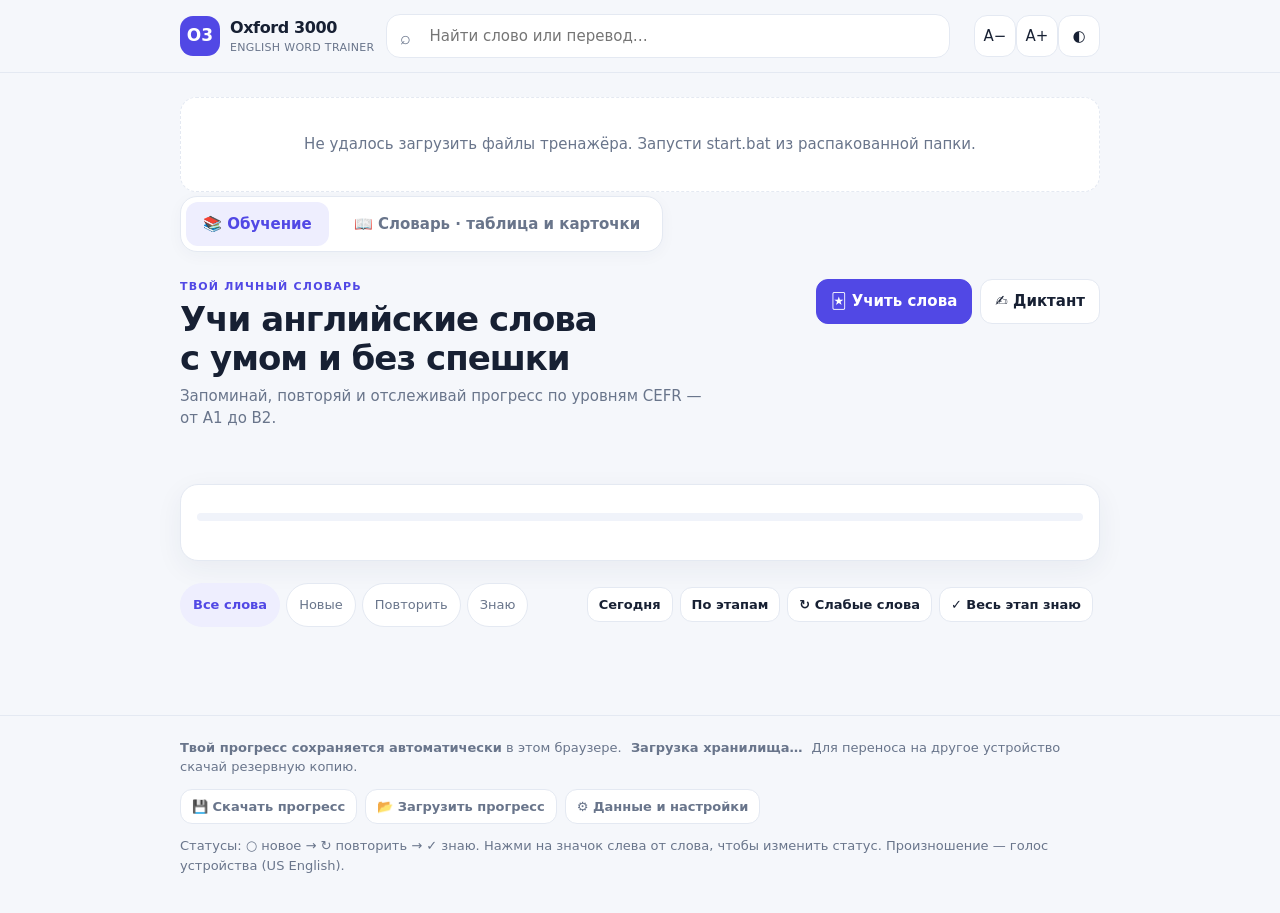
==== index.html @ 7b8d5e1f "Publish Oxford 3000 Trainer PWA" ====
<!doctype html>
<html lang="ru">
<head>
<meta charset="utf-8">
<meta name="viewport" content="width=device-width,initial-scale=1,viewport-fit=cover">
<meta name="theme-color" content="#f5f7fb">
<meta name="apple-mobile-web-app-capable" content="yes">
<meta name="apple-mobile-web-app-title" content="Oxford 3000">
<meta name="description" content="Тренажёр английских слов Oxford 3000 для русскоязычных: уровни A1–B2, карточки, повторение и диктант.">
<link rel="icon" type="image/svg+xml" href="data/icon.svg">
<link rel="apple-touch-icon" href="./data/icon-180.png">
<link rel="manifest" href="manifest.webmanifest">
<title>Oxford 3000 — English Trainer</title>
<link rel="stylesheet" href="./styles.css">

</head>
<body data-page="study">
<header><div class="wrap top">
 <div class="brand"><div class="brand-mark">O3</div><div class="brand-name">Oxford 3000<span class="brand-sub">ENGLISH WORD TRAINER</span></div></div>
 <div class="searchbox"><span class="glass">⌕</span><input id="q" type="search" placeholder="Найти слово или перевод…" autocomplete="off"><button class="clear" id="clearSearch" aria-label="Очистить поиск" hidden>×</button></div>
 <span class="streak" id="stk"></span><div class="quick-tools"><button class="icon-btn text-size-btn" data-a="fontDown" title="Уменьшить текст" aria-label="Уменьшить текст">A−</button><button class="icon-btn text-size-btn" data-a="fontUp" title="Увеличить текст" aria-label="Увеличить текст">A+</button><button class="icon-btn" data-a="thm" id="themeBtn" title="Сменить тему" aria-label="Сменить тему">◐</button></div>
</div></header>
<main class="wrap">
 <nav class="page-tabs" id="pageTabs" aria-label="Разделы сайта">
  <button class="page-tab active" data-a="pageStudy">📚 Обучение</button>
  <button class="page-tab" data-a="pageVocab">📖 Словарь · таблица и карточки</button>
 </nav>
 <section class="hero">
  <div><div class="eyebrow">Твой личный словарь</div><h1>Учи английские слова<br>с умом и без спешки</h1><p class="subtitle">Запоминай, повторяй и отслеживай прогресс по уровням CEFR — от A1 до B2.</p></div>
  <div class="hero-actions"><button class="btn primary" data-a="cards">🃏 Учить слова</button><button class="btn" data-a="dict">✍️ Диктант</button></div>
 </section>
 <section class="stats" id="stats"></section>
 <nav class="levels" id="nav" aria-label="Уровни английского"></nav>
 <section class="stage-panel" id="stagePanel">
  <div class="stage-top"><div><div class="stage-title" id="stageTitle"></div><div class="muted" id="stageMeta" style="font-size:12px"></div></div><div class="muted" id="stagePct" style="font-weight:700"></div></div>
  <div class="progress-line"><i id="stageProgress"></i></div>
  <div class="stages" id="chips" aria-label="Этапы"></div>
 </section>
 <div class="toolbar"><div class="filters" id="filters">
  <button class="filter active" data-filter="all">Все слова</button><button class="filter" data-filter="0">Новые</button><button class="filter" data-filter="1">Повторить</button><button class="filter" data-filter="2">Знаю</button>
 </div><div class="toolbar-actions"><button class="btn small" data-a="modeToday">Сегодня</button><button class="btn small" data-a="modeStages">По этапам</button><button class="btn small" data-a="rev">↻ Слабые слова</button><button class="btn small" data-a="allk">✓ Весь этап знаю</button><span class="word-count" id="wordCount"></span></div></div>
 <section id="list" aria-live="polite"></section>
 <div class="pager" id="pager"></div>
 <section id="vocabPage" hidden>
  <div class="vocab-heading"><div><div class="eyebrow">Весь Oxford 3000</div><h2>Словарь для просмотра</h2><p class="subtitle">Смотри слова и переводы в таблице или тренируйся с переворачивающимися карточками.</p></div></div>
  <div class="vocab-controls">
   <input id="vocabSearch" class="vocab-search" type="search" placeholder="Найти английское слово или перевод…">
   <select id="vocabLevel" class="vocab-select"><option value="all">Все уровни A1–B2</option><option>A1</option><option>A2</option><option>B1</option><option>B2</option></select>
   <div class="vocab-switch"><button class="btn active" data-a="vocabTable">☷ Таблица</button><button class="btn" data-a="vocabCards">▣ Карточки</button></div>
  </div>
  <div class="vocab-language">
   <span>Первой стороной показывать:</span>
   <button class="filter active" data-a="frontEnglish">English</button>
   <button class="filter" data-a="frontRussian">Русский</button>
   <span class="muted">Нажми на карточку, чтобы перевернуть её</span>
  </div>
  <div id="vocabMeta" class="word-count"></div>
  <div id="vocabContent"></div>
  <div class="vocab-pagination" id="vocabPagination"></div>
 </section>
</main>
<footer><div class="wrap">
 <b>Твой прогресс сохраняется автоматически</b> в этом браузере. <span id="saveState" role="status" aria-live="polite">Загрузка хранилища…</span> Для переноса на другое устройство скачай резервную копию.
 <div class="footer-actions"><button class="btn small" data-a="exp">💾 Скачать прогресс</button><button class="btn small" data-a="imp">📂 Загрузить прогресс</button><button class="btn small" data-a="data">⚙ Данные и настройки</button><input type="file" id="fi" accept=".json" hidden></div>
 <span>Статусы: ○ новое → ↻ повторить → ✓ знаю. Нажми на значок слева от слова, чтобы изменить статус. <span id="speechStatus">Произношение — голос устройства (US English).</span></span>
</div></footer>
<div id="dlg" role="dialog" aria-modal="true" aria-label="Окно тренажёра" hidden><div class="dialog" id="dbody"></div></div><div id="toast"></div>
<script src="./bootstrap.js"></script>

</body></html>
---- styles.css ----
:root{
 --bg:#f5f7fb;--surface:#fff;--surface2:#f0f3fa;--text:#172033;--muted:#69758b;
 --line:#e4e9f2;--accent:#5148e5;--accent2:#eeeefe;--green:#168653;--greenbg:#e8f7ef;
 --amber:#b7791f;--amberbg:#fff5df;--shadow:0 8px 28px rgba(30,45,80,.06);--radius:18px;
}
[data-theme="dark"]{
 --bg:#101522;--surface:#191f2e;--surface2:#222a3c;--text:#edf1fb;--muted:#a2aec3;
 --line:#303a50;--accent:#a39cff;--accent2:#302d54;--green:#65d49b;--greenbg:#173b31;
 --amber:#f2c46d;--amberbg:#49391c;--shadow:0 8px 28px rgba(0,0,0,.2);
}
[data-l="A1"]{--level:#169b65}[data-l="A2"]{--level:#078ca8}[data-l="B1"]{--level:#c78319}[data-l="B2"]{--level:#8655d8}
*{box-sizing:border-box}
body{margin:0;background:var(--bg);color:var(--text);font:15px/1.5 Inter,system-ui,-apple-system,"Segoe UI",sans-serif}
button,input{font:inherit}button{cursor:pointer;color:inherit}.status,.sound,.word-toggle{min-height:44px}.status{min-width:44px;width:44px;height:44px}.sound{min-width:44px;width:44px;height:44px}
button:focus-visible,input:focus-visible{outline:3px solid color-mix(in srgb,var(--accent) 40%,transparent);outline-offset:2px}
.wrap{width:min(100% - 32px,920px);margin:auto}
header{position:sticky;top:0;z-index:10;background:color-mix(in srgb,var(--bg) 92%,transparent);backdrop-filter:blur(16px);border-bottom:1px solid var(--line)}
.top{display:flex;align-items:center;gap:12px;padding:14px 0}
.brand{display:flex;align-items:center;gap:10px;min-width:max-content}
.brand-mark{display:grid;place-items:center;width:40px;height:40px;border-radius:13px;background:var(--accent);color:white;font-weight:700;font-size:17px}
.brand-name{font-weight:700;letter-spacing:-.4px;font-size:16px}.brand-sub{display:block;color:var(--muted);font-size:11px;font-weight:500;letter-spacing:.3px}
.searchbox{position:relative;flex:1;min-width:80px}
.searchbox input{width:100%;height:44px;padding:0 42px 0 42px;border:1px solid var(--line);border-radius:14px;background:var(--surface);color:var(--text)}
.searchbox .glass{position:absolute;left:14px;top:10px;color:var(--muted);font-size:18px;pointer-events:none}
.searchbox .clear{position:absolute;right:2px;top:2px;width:44px;height:44px;border:0;background:transparent;color:var(--muted);border-radius:9px}
.icon-btn{width:42px;height:42px;border:1px solid var(--line);background:var(--surface);border-radius:13px}
.streak{white-space:nowrap;color:var(--muted);font-size:13px}
main{padding:24px 0 52px}
.hero{display:flex;align-items:flex-start;justify-content:space-between;gap:18px;margin-bottom:18px}
.eyebrow{color:var(--accent);font-size:11px;font-weight:700;text-transform:uppercase;letter-spacing:1.2px}
h1{font-size:clamp(25px,4vw,34px);line-height:1.15;letter-spacing:-1px;margin:4px 0 7px}
.subtitle{color:var(--muted);margin:0;max-width:540px}
.hero-actions{display:flex;gap:8px;flex-wrap:wrap;justify-content:flex-end}
.btn{border:1px solid var(--line);background:var(--surface);border-radius:12px;padding:10px 14px;font-weight:600}
.btn:hover{border-color:var(--accent)}
.btn.primary{background:var(--accent);border-color:var(--accent);color:white}
.btn.soft{background:var(--accent2);border-color:transparent;color:var(--accent)}
.btn.small{padding:7px 11px;font-size:13px}
.stats{display:grid;grid-template-columns:repeat(3,1fr);gap:10px;margin:20px 0}
.stat{background:var(--surface);border:1px solid var(--line);border-radius:16px;padding:13px 15px;box-shadow:var(--shadow)}
.stat-label{font-size:12px;color:var(--muted)}.stat-value{font-size:23px;font-weight:700;letter-spacing:-.5px;margin-top:2px}
.levels{display:grid;grid-template-columns:repeat(4,1fr);gap:9px;margin:18px 0 12px}
.level{background:var(--surface);border:1px solid var(--line);border-radius:15px;padding:12px;text-align:left;position:relative;overflow:hidden}
.level.active{border:2px solid var(--level);padding:11px}
.level strong{font-size:18px;color:var(--level)}.level small{display:block;color:var(--muted);font-size:11px}
.level .mini-track{height:4px;background:var(--surface2);border-radius:10px;margin-top:9px;overflow:hidden}
.level .mini-track i{display:block;height:100%;background:var(--level);border-radius:10px}
.stage-panel{background:var(--surface);border:1px solid var(--line);border-radius:var(--radius);padding:16px;margin:14px 0;box-shadow:var(--shadow)}
.stage-top{display:flex;justify-content:space-between;align-items:center;gap:12px}
.stage-title{font-size:16px;font-weight:700}.muted{color:var(--muted)}
.progress-line{height:8px;background:var(--surface2);border-radius:20px;overflow:hidden;margin:12px 0 14px}
.progress-line i{display:block;height:100%;background:linear-gradient(90deg,var(--level),color-mix(in srgb,var(--level) 55%,#9b91ff));border-radius:20px;transition:width .25s}
.stages{display:flex;gap:7px;overflow-x:auto;padding:2px 2px 7px;scrollbar-width:thin}
.stage{flex:0 0 44px;height:44px;border:1px solid var(--line);background:var(--surface2);border-radius:11px;font-size:13px;font-weight:700}
.stage.active{background:var(--level);border-color:var(--level);color:white}
.toolbar{display:flex;justify-content:space-between;align-items:center;gap:10px;flex-wrap:wrap;margin:22px 0 12px}
.filters{display:flex;gap:6px;flex-wrap:wrap}
.filter{border:1px solid var(--line);background:var(--surface);border-radius:99px;padding:7px 12px;min-height:44px;font-size:13px;color:var(--muted)}
.filter.active{background:var(--accent2);color:var(--accent);border-color:transparent;font-weight:700}
.word-count{font-size:13px;color:var(--muted)}
.word-card{background:var(--surface);border:1px solid var(--line);border-radius:16px;margin:9px 0;overflow:hidden;box-shadow:0 3px 12px rgba(30,45,80,.025)}
.word-card[open]{border-color:color-mix(in srgb,var(--accent) 35%,var(--line))}
.word-card summary{list-style:none;display:flex;align-items:center;gap:12px;padding:13px 14px;cursor:pointer;min-height:66px}
.word-card summary::-webkit-details-marker{display:none}
.status{flex:none;width:34px;height:34px;border:1px solid var(--line);border-radius:12px;background:var(--surface2);font-size:17px;display:grid;place-items:center}
.word-card[data-s="1"] .status{background:var(--amberbg);border-color:var(--amber);color:var(--amber)}
.word-card[data-s="2"] .status{background:var(--greenbg);border-color:var(--green);color:var(--green)}
.word-main{flex:1;min-width:0}.word-title{font-weight:700;font-size:17px;line-height:1.25;overflow-wrap:anywhere}
.word-translation{font-size:13px;color:var(--muted);margin-top:3px;overflow-wrap:anywhere}.word-meaning-label{display:block;color:var(--accent);font-size:12px;font-weight:600;margin-top:2px}
.pos{font-size:11px;color:var(--muted);background:var(--surface2);padding:4px 7px;border-radius:8px;white-space:nowrap}
.sound{flex:none;width:35px;height:35px;border:0;background:transparent;border-radius:10px;font-size:17px}
.chevron{color:var(--muted);font-size:13px;transition:transform .2s}.word-card[open] .chevron{transform:rotate(180deg)}
.word-body{border-top:1px solid var(--line);padding:14px 16px 17px 60px;font-size:14px}#saveState{display:inline-block;margin:0 5px;font-weight:600}#saveState[data-error="true"]{color:var(--amber)}
.word-body h4{margin:12px 0 5px;color:var(--muted);font-size:11px;letter-spacing:.8px;text-transform:uppercase}
.word-body h4:first-child{margin-top:0}.example{border-left:3px solid var(--level);padding:5px 10px;background:var(--surface2);border-radius:0 9px 9px 0;margin:6px 0}
.word-body a{color:var(--accent);text-decoration:none;margin-right:12px;display:inline-block;margin-top:5px}
.add-row{display:flex;gap:7px;margin-top:7px}.add-row input{flex:1;min-width:0;border:1px solid var(--line);border-radius:10px;padding:9px;background:var(--bg);color:var(--text)}
.pager{display:flex;justify-content:space-between;gap:10px;margin:18px 0}
.empty{padding:35px 18px;text-align:center;background:var(--surface);border:1px dashed var(--line);border-radius:16px;color:var(--muted)}
.empty strong{display:block;color:var(--text);font-size:17px;margin-bottom:5px}
footer{border-top:1px solid var(--line);padding:22px 0 38px;color:var(--muted);font-size:13px}
.footer-actions{display:flex;gap:8px;flex-wrap:wrap;margin:12px 0}
#dlg{position:fixed;inset:0;z-index:30;background:#080d1dcc;display:grid;place-items:center;padding:14px}
#dlg[hidden]{display:none!important}
.dialog{width:min(100%,490px);max-height:92dvh;overflow:auto;background:var(--surface);border:1px solid var(--line);border-radius:22px;padding:20px;box-shadow:0 25px 80px #0005}
.dialog-top{display:flex;justify-content:space-between;align-items:center;color:var(--muted);font-size:13px}
.dialog-word{font-size:clamp(32px,8vw,44px);font-weight:700;letter-spacing:-1px;text-align:center;margin:25px 0 2px;overflow-wrap:anywhere}
.dialog-pos{text-align:center;color:var(--muted)}
.dialog-actions{display:flex;gap:8px;margin:17px 0}.dialog-actions .btn{flex:1}
.dialog-hint{background:var(--surface2);border-radius:13px;padding:13px;margin:15px 0}
.dialog-input{width:100%;padding:13px;border:2px solid var(--line);border-radius:13px;background:var(--bg);color:var(--text);font-size:18px;text-align:center}
#toast{position:fixed;z-index:50;bottom:22px;left:50%;transform:translateX(-50%);background:var(--text);color:var(--bg);padding:10px 16px;border-radius:12px;opacity:0;pointer-events:none;transition:opacity .2s;max-width:90%;text-align:center}
#toast.on{opacity:1}
[hidden]{display:none!important}
@media(max-width:620px){
 .wrap{width:min(100% - 22px,920px)}.top{gap:8px;padding:10px 0}.brand{min-width:0}.brand-mark{width:36px;height:36px}.brand-sub{display:none}.brand-name{font-size:14px}
 .streak{display:none}.top .icon-btn{width:44px;height:44px}.searchbox input{height:40px;padding-left:35px}.searchbox .glass{left:11px;top:8px}
 main{padding-top:19px}.hero{display:block}.hero-actions{justify-content:flex-start;margin-top:14px}.hero-actions .btn{flex:1}
 .stats{gap:7px}.stat{padding:10px}.stat-value{font-size:20px}.stat-label{font-size:11px}
 .levels{gap:6px}.level{padding:9px}.level.active{padding:8px}.level strong{font-size:16px}.level small{font-size:10px}
 .stage-panel{padding:13px}.stage-top{align-items:flex-start}.word-card summary{gap:9px;padding:11px}.word-title{font-size:16px}.pos{display:none}
 .word-body{padding:13px 13px 16px}.toolbar{align-items:flex-start}.filters{width:100%}.filter{padding:7px 10px}
}

/* --- Comfort / premium usability layer --- */
html{scroll-behavior:smooth}
body{font-size:calc(15px * var(--user-font-scale,1))}
@media(prefers-reduced-motion:reduce){*,*::before,*::after{scroll-behavior:auto!important;transition:none!important;animation:none!important}}

.dict-meaning{display:flex;flex-direction:column;gap:7px;margin:16px 0;padding:16px 18px;border:1px solid var(--line);border-radius:17px;background:var(--surface2);text-align:center}
.dict-meaning small{font-size:10px;font-weight:700;letter-spacing:1.2px;color:var(--muted)}
.dict-meaning strong{font-size:17px;line-height:1.5;color:var(--text)}
.dict-word-reveal{margin:13px 0;padding:17px;border-radius:16px;background:var(--accent2);color:var(--accent);font-size:clamp(25px,6vw,34px);font-weight:700;text-align:center;letter-spacing:-.5px}
.dict-word-reveal[hidden]{display:none}
#dictRevealBtn{margin:0 0 12px}


.page-tabs{display:flex;gap:8px;margin:4px 0 27px;padding:5px;border:1px solid var(--line);background:var(--surface);border-radius:17px;width:max-content;max-width:100%;box-shadow:0 4px 16px rgba(30,45,80,.035)}
.page-tab{border:0;background:transparent;color:var(--muted);padding:11px 17px;border-radius:12px;font:inherit;font-weight:700;cursor:pointer}
.page-tab.active{background:var(--accent2);color:var(--accent)}
body[data-page="vocab"] main>.hero,body[data-page="vocab"] main>#stats,body[data-page="vocab"] main>#nav,body[data-page="vocab"] main>#stagePanel,body[data-page="vocab"] main>.toolbar,body[data-page="vocab"] main>#list,body[data-page="vocab"] main>#pager{display:none!important}
body[data-page="study"] #vocabPage{display:none!important}
body[data-page="vocab"] #vocabPage{display:block}
.vocab-heading{margin:8px 0 22px}
.vocab-heading h2{font-size:clamp(27px,4vw,38px);letter-spacing:-1px;margin:8px 0}
.vocab-controls{display:flex;gap:9px;align-items:center;flex-wrap:wrap;margin:18px 0 13px}
.vocab-search,.vocab-select{min-height:45px;border:1px solid var(--line);background:var(--surface);color:var(--text);border-radius:13px;padding:0 13px;font:inherit}
.vocab-search{flex:1;min-width:220px}
.vocab-select{min-width:150px}
.vocab-switch{display:flex;gap:5px}
.vocab-switch .btn.active{background:var(--accent2);color:var(--accent);border-color:transparent}
.vocab-language{display:flex;align-items:center;gap:8px;flex-wrap:wrap;margin:12px 0 16px;font-size:13px}
.vocab-language .muted{margin-left:auto}
.vocab-table-wrap{overflow:auto;border:1px solid var(--line);border-radius:17px;background:var(--surface)}
.vocab-table{width:100%;border-collapse:collapse;min-width:480px}
.vocab-table th,.vocab-table td{padding:12px 15px;text-align:left;border-bottom:1px solid var(--line);line-height:1.45}
.vocab-table th{position:sticky;top:0;background:var(--surface2);font-size:12px;color:var(--muted);letter-spacing:.4px;z-index:1}
.vocab-table tr:last-child td{border-bottom:0}
.vocab-table td:first-child{font-weight:700}
.vocab-table td:nth-child(2){color:var(--muted)}
.vocab-table .vocab-audio{border:0;background:var(--accent2);color:var(--accent);border-radius:9px;padding:6px 9px;cursor:pointer}
.vocab-card-grid{display:grid;grid-template-columns:repeat(auto-fill,minmax(205px,1fr));gap:13px}
.vocab-flip{min-height:165px;perspective:900px;cursor:pointer;outline:none}
.vocab-flip-inner{position:relative;min-height:165px;height:100%;transform-style:preserve-3d;transition:transform .5s}
.vocab-flip.flipped .vocab-flip-inner{transform:rotateY(180deg)}
.vocab-face{position:absolute;inset:0;backface-visibility:hidden;border:1px solid var(--line);border-radius:18px;background:var(--surface);box-shadow:0 5px 18px rgba(30,45,80,.045);display:flex;flex-direction:column;align-items:center;justify-content:center;text-align:center;padding:17px;gap:12px}
.vocab-face.back{transform:rotateY(180deg);background:var(--accent2);border-color:color-mix(in srgb,var(--accent) 20%,var(--line))}
.vocab-face strong{font-size:22px;line-height:1.35}
.vocab-face small{font-size:11px;color:var(--muted);font-weight:700;letter-spacing:.6px}
.vocab-pagination{display:flex;justify-content:center;align-items:center;gap:12px;margin:18px 0 30px}
.vocab-pagination .btn{min-width:100px}
.vocab-level-tag{font-size:10px;color:var(--muted);font-weight:700;letter-spacing:.7px}
.dict-setup-level{border:1px solid var(--line);border-radius:15px;padding:13px;margin:10px 0;background:var(--surface)}
.dict-setup-level-head{display:flex;align-items:center;gap:9px;font-weight:700}
.dict-setup-level-head input,.dict-setup-stage input{accent-color:var(--accent);width:18px;height:18px}
.dict-setup-stages{display:grid;grid-template-columns:repeat(auto-fill,minmax(92px,1fr));gap:7px;margin:12px 0 0 27px}
.dict-setup-stage{display:flex;align-items:center;gap:6px;padding:7px 8px;background:var(--surface2);border-radius:9px;font-size:12px}
.dict-setup-footer{position:sticky;bottom:0;padding:12px 0 0;background:var(--surface)}
@media(max-width:620px){
 .page-tabs{width:100%;display:grid;grid-template-columns:1fr 1.25fr;margin-bottom:20px}
 .page-tab{padding:10px 7px;font-size:12px}
 .vocab-controls{display:grid;grid-template-columns:1fr 1fr}
 .vocab-search{grid-column:1/-1;min-width:0}
 .vocab-switch{grid-column:1/-1}
 .vocab-switch .btn{flex:1}
 .vocab-language .muted{width:100%;margin:0}
 .vocab-table th,.vocab-table td{padding:10px 11px;font-size:13px}
 .vocab-card-grid{grid-template-columns:repeat(2,minmax(0,1fr));gap:9px}
 .vocab-flip,.vocab-flip-inner{min-height:145px}
 .vocab-face{padding:12px}
 .vocab-face strong{font-size:18px}
}


mark{background:color-mix(in srgb,var(--accent) 20%,transparent);color:inherit;border-radius:3px;padding:0 1px}
.toolbar-actions{display:flex;align-items:center;justify-content:flex-end;gap:7px;flex-wrap:wrap}.backup-list{max-height:35vh;overflow:auto}.backup-row{display:flex;justify-content:space-between;align-items:center;gap:12px;padding:10px 0;border-bottom:1px solid var(--line)}.backup-row small{display:block;color:var(--muted);margin-top:2px}.data-preview{background:var(--surface2);border-radius:12px;padding:10px 14px;margin:14px 0}.data-preview p{margin:5px 0}#toast{pointer-events:none}#toast.on{pointer-events:auto}
@media(max-width:420px){.wrap{width:calc(100% - 20px)}.top{gap:7px}.brand-mark{width:32px;height:32px}.brand-name{font-size:13px}.text-size-btn{display:none}.quick-tools{gap:4px}.icon-btn{width:44px;height:44px}.searchbox{min-width:70px}.toolbar-actions{width:100%;justify-content:flex-start}.toolbar-actions .btn{min-height:44px}.word-row{gap:6px;padding:8px}.word-toggle{gap:8px}.status{min-width:44px;width:44px}.sound{min-width:44px;width:44px}}

/* Card row styles: the new markup uses buttons inside an article, not the old details/summary layout. */
.word-row{display:flex;align-items:center;gap:10px;padding:12px 14px;background:var(--surface)}
.word-toggle{appearance:none;-webkit-appearance:none;display:flex;align-items:center;gap:10px;flex:1;min-width:0;min-height:48px;padding:4px 0;border:0;border-radius:10px;background:transparent;color:var(--text);text-align:left;line-height:1.4}
.word-toggle:hover{background:transparent;color:var(--text)}
.word-toggle:focus-visible{outline:3px solid color-mix(in srgb,var(--accent) 45%,transparent);outline-offset:3px}
.word-card[data-open="true"]{border-color:color-mix(in srgb,var(--accent) 35%,var(--line))}
.word-main{display:block;flex:1;min-width:0}
.word-title{display:block;color:var(--text);font-size:18px;font-weight:750;line-height:1.3;overflow-wrap:anywhere}
.word-translation{display:block;margin-top:4px;padding:0;background:transparent;color:var(--text);font-size:14px;font-weight:500;line-height:1.4;overflow-wrap:anywhere}
.word-meaning-label{display:block;margin-top:3px;color:var(--accent);font-size:12px;font-weight:650}
.word-toggle .pos{flex:none}
.word-toggle .chevron{flex:none;width:18px;text-align:center}
.word-card[data-open="true"] .word-row{background:var(--surface)}
.word-body{background:var(--surface);color:var(--text)}
.word-body .sense{margin:0 0 12px;padding:13px 15px;border:1px solid var(--line);border-radius:14px;background:var(--surface)}
.word-body .sense:last-child{margin-bottom:0}
.word-body .sense h4{margin:0 0 7px;color:var(--accent);font-size:12px;letter-spacing:.35px}
.sense-ru{margin:0 0 6px;color:var(--text);font-size:16px;font-weight:700;line-height:1.55}
.sense-ru span{color:var(--text)}
.word-body .sense p{margin:5px 0 8px;color:var(--text);line-height:1.6}
.example{display:flex;align-items:flex-start;gap:9px;flex-wrap:wrap;color:var(--text)}
.example [lang="en"]{color:var(--text);font-weight:600}
.example-ru{color:var(--muted)}
.example-sound{margin-left:auto;flex:none}
@media(max-width:620px){
 .word-row{gap:7px;padding:9px}
 .word-toggle{gap:7px}
 .word-title{font-size:16px}
 .word-translation{font-size:13px}
 .word-toggle .pos{display:none}
 .word-body .sense{padding:11px 12px}
}
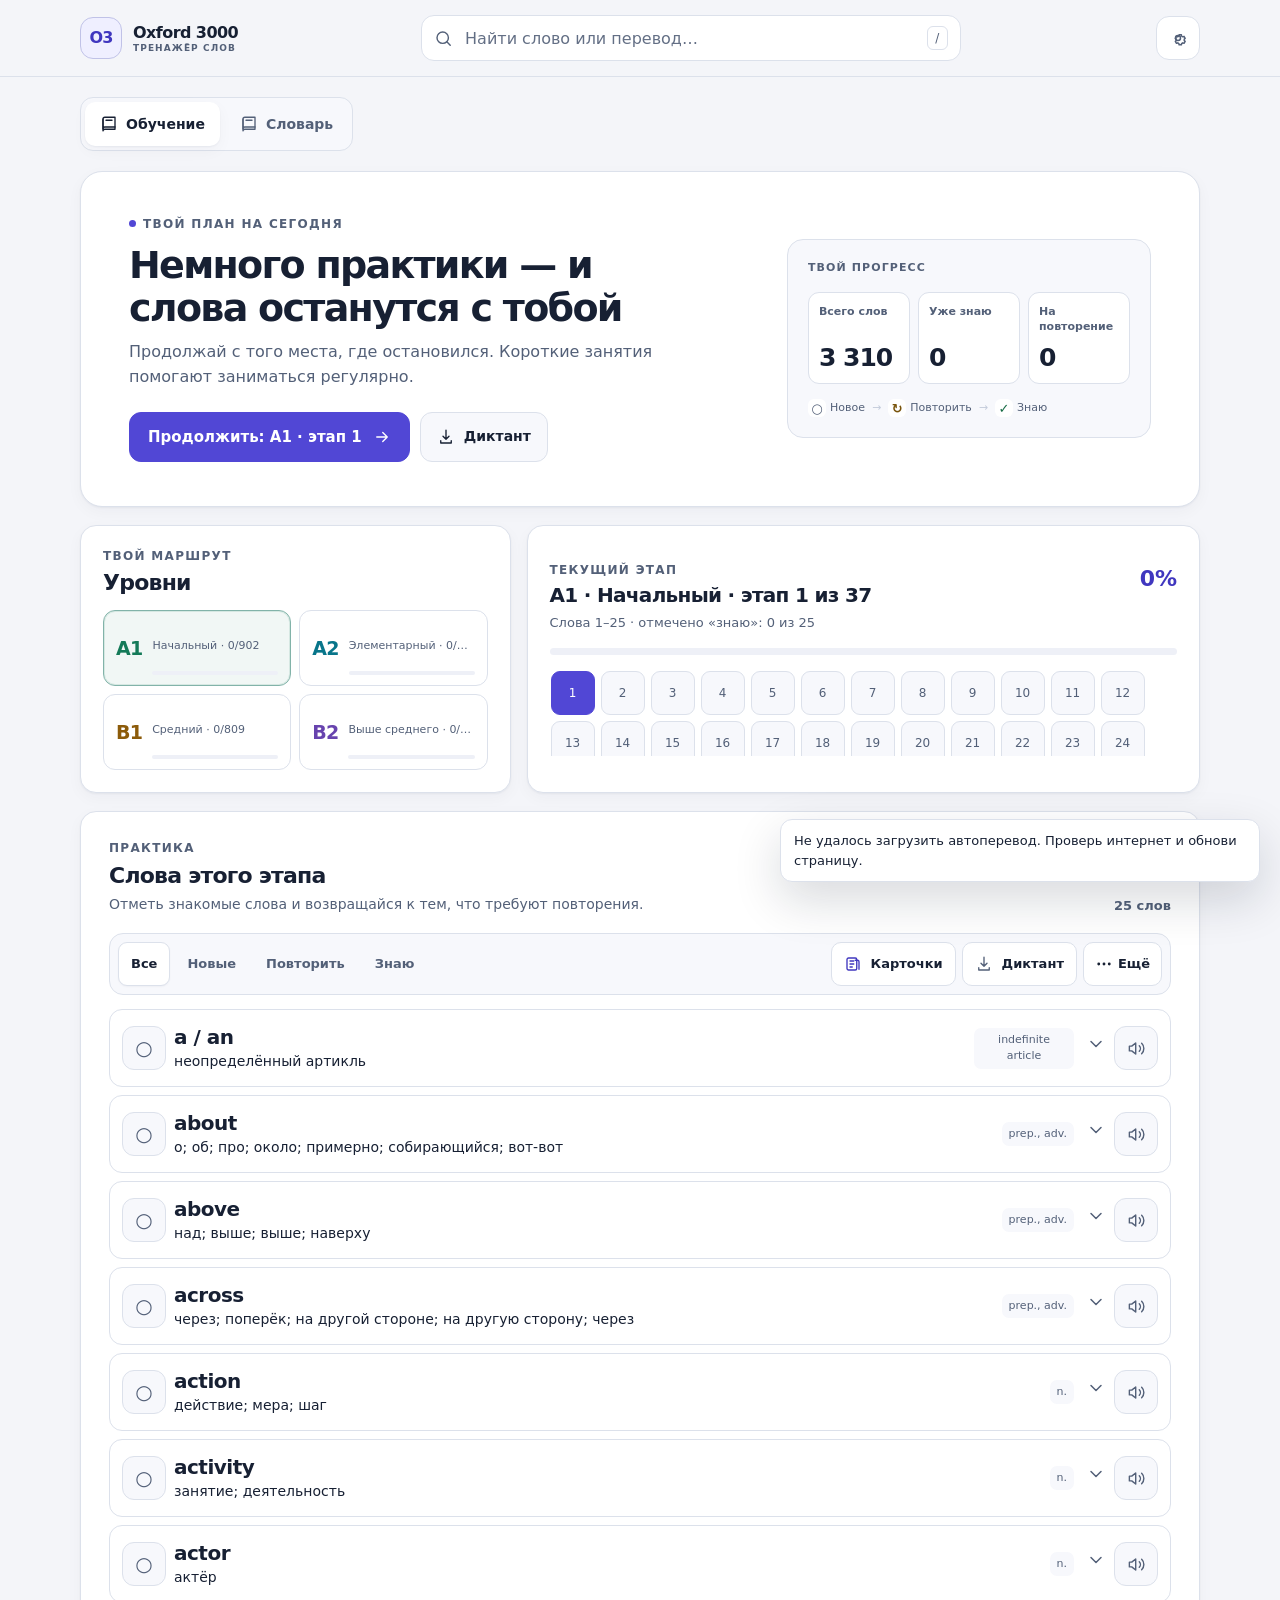
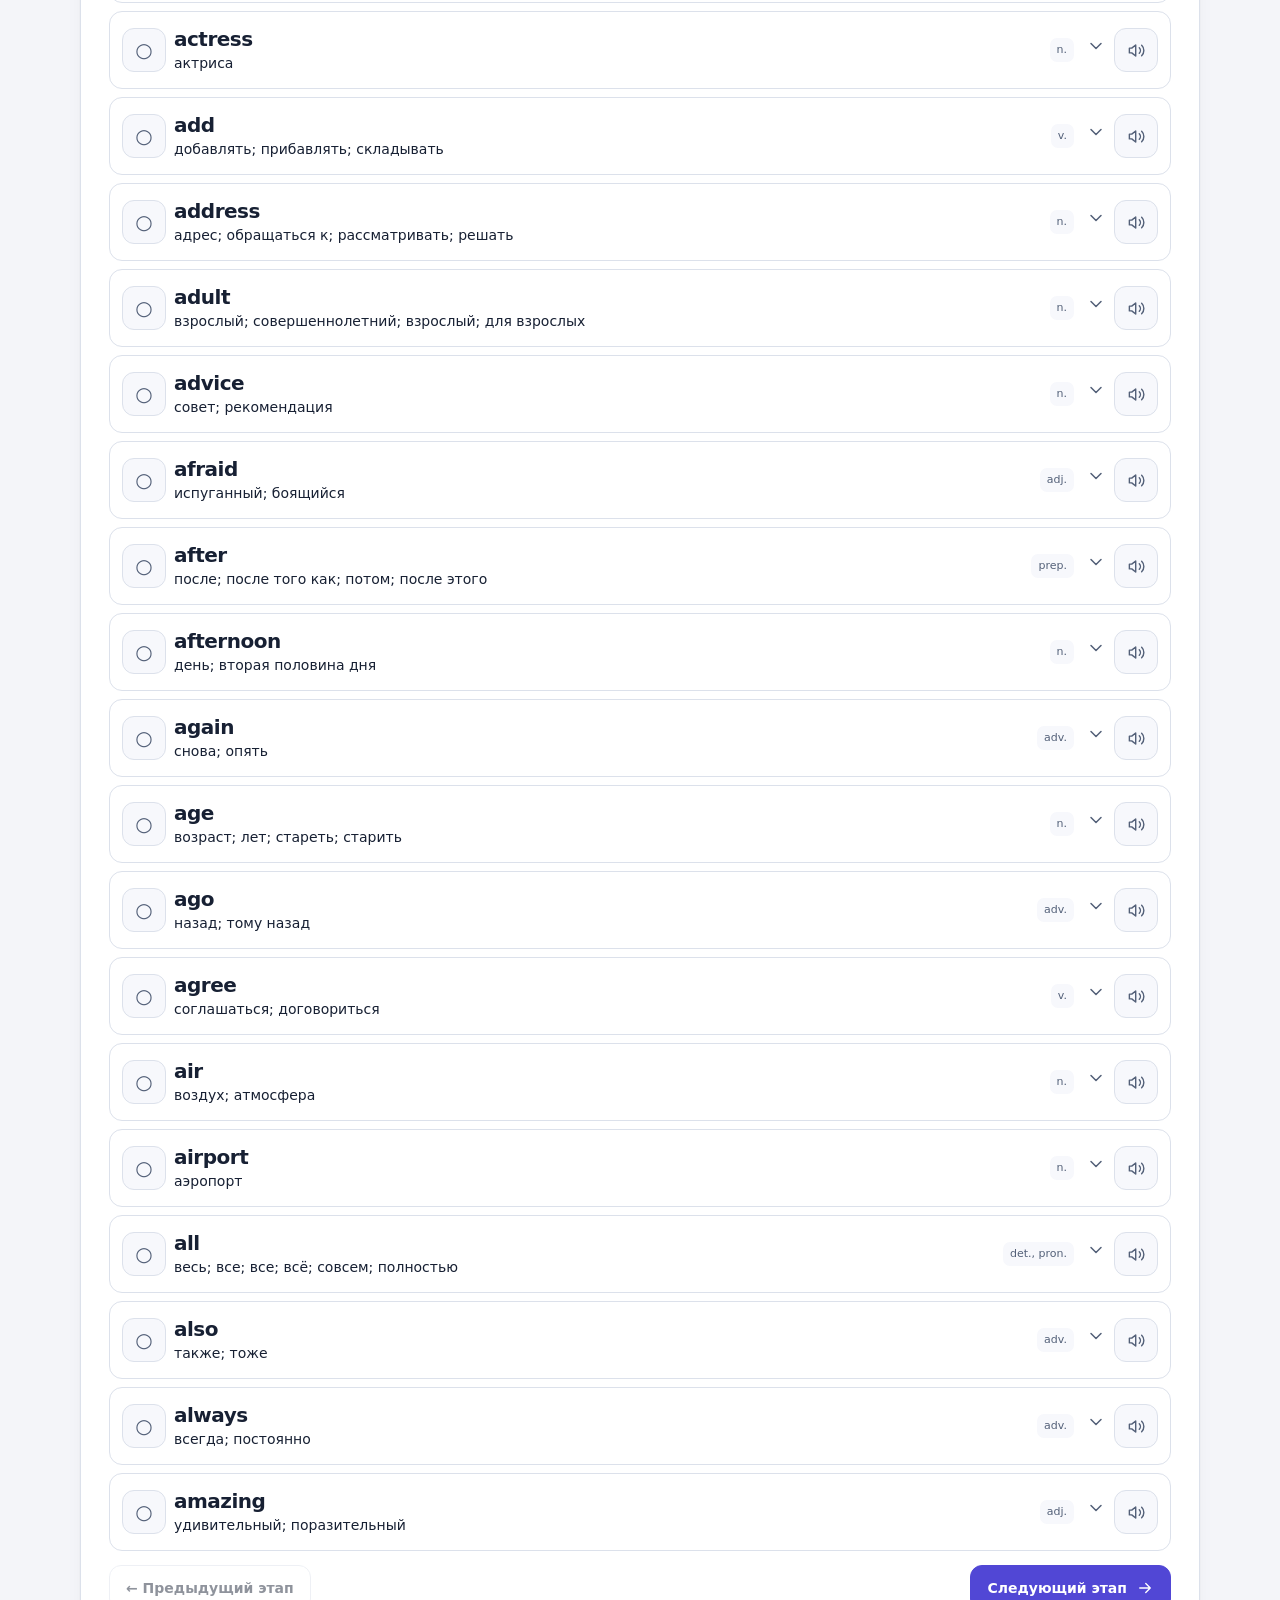
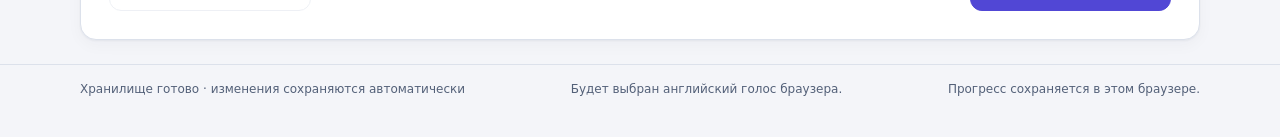
==== commit 414e1801: "Redesign Oxford 3000 trainer interface" ====
--- a/index.html
+++ b/index.html
@@ -1,70 +1,135 @@
 <!doctype html>
 <html lang="ru">
 <head>
-<meta charset="utf-8">
-<meta name="viewport" content="width=device-width,initial-scale=1,viewport-fit=cover">
-<meta name="theme-color" content="#f5f7fb">
-<meta name="apple-mobile-web-app-capable" content="yes">
-<meta name="apple-mobile-web-app-title" content="Oxford 3000">
-<meta name="description" content="Тренажёр английских слов Oxford 3000 для русскоязычных: уровни A1–B2, карточки, повторение и диктант.">
-<link rel="icon" type="image/svg+xml" href="data/icon.svg">
-<link rel="apple-touch-icon" href="./data/icon-180.png">
-<link rel="manifest" href="manifest.webmanifest">
-<title>Oxford 3000 — English Trainer</title>
-<link rel="stylesheet" href="./styles.css">
-
+  <meta charset="utf-8">
+  <meta name="viewport" content="width=device-width, initial-scale=1, viewport-fit=cover">
+  <meta name="theme-color" content="#f4f5f9">
+  <meta name="apple-mobile-web-app-capable" content="yes">
+  <meta name="apple-mobile-web-app-title" content="Oxford 3000">
+  <meta name="description" content="Тренажёр английских слов Oxford 3000 для русскоязычных: уровни A1–B2, карточки, повторение и диктант.">
+  <link rel="icon" type="image/svg+xml" href="data/icon.svg">
+  <link rel="apple-touch-icon" href="./data/icon-180.png">
+  <link rel="manifest" href="manifest.webmanifest">
+  <title>Oxford 3000 — English Trainer</title>
+  <link rel="stylesheet" href="./styles.css">
 </head>
 <body data-page="study">
-<header><div class="wrap top">
- <div class="brand"><div class="brand-mark">O3</div><div class="brand-name">Oxford 3000<span class="brand-sub">ENGLISH WORD TRAINER</span></div></div>
- <div class="searchbox"><span class="glass">⌕</span><input id="q" type="search" placeholder="Найти слово или перевод…" autocomplete="off"><button class="clear" id="clearSearch" aria-label="Очистить поиск" hidden>×</button></div>
- <span class="streak" id="stk"></span><div class="quick-tools"><button class="icon-btn text-size-btn" data-a="fontDown" title="Уменьшить текст" aria-label="Уменьшить текст">A−</button><button class="icon-btn text-size-btn" data-a="fontUp" title="Увеличить текст" aria-label="Увеличить текст">A+</button><button class="icon-btn" data-a="thm" id="themeBtn" title="Сменить тему" aria-label="Сменить тему">◐</button></div>
-</div></header>
-<main class="wrap">
- <nav class="page-tabs" id="pageTabs" aria-label="Разделы сайта">
-  <button class="page-tab active" data-a="pageStudy">📚 Обучение</button>
-  <button class="page-tab" data-a="pageVocab">📖 Словарь · таблица и карточки</button>
- </nav>
- <section class="hero">
-  <div><div class="eyebrow">Твой личный словарь</div><h1>Учи английские слова<br>с умом и без спешки</h1><p class="subtitle">Запоминай, повторяй и отслеживай прогресс по уровням CEFR — от A1 до B2.</p></div>
-  <div class="hero-actions"><button class="btn primary" data-a="cards">🃏 Учить слова</button><button class="btn" data-a="dict">✍️ Диктант</button></div>
- </section>
- <section class="stats" id="stats"></section>
- <nav class="levels" id="nav" aria-label="Уровни английского"></nav>
- <section class="stage-panel" id="stagePanel">
-  <div class="stage-top"><div><div class="stage-title" id="stageTitle"></div><div class="muted" id="stageMeta" style="font-size:12px"></div></div><div class="muted" id="stagePct" style="font-weight:700"></div></div>
-  <div class="progress-line"><i id="stageProgress"></i></div>
-  <div class="stages" id="chips" aria-label="Этапы"></div>
- </section>
- <div class="toolbar"><div class="filters" id="filters">
-  <button class="filter active" data-filter="all">Все слова</button><button class="filter" data-filter="0">Новые</button><button class="filter" data-filter="1">Повторить</button><button class="filter" data-filter="2">Знаю</button>
- </div><div class="toolbar-actions"><button class="btn small" data-a="modeToday">Сегодня</button><button class="btn small" data-a="modeStages">По этапам</button><button class="btn small" data-a="rev">↻ Слабые слова</button><button class="btn small" data-a="allk">✓ Весь этап знаю</button><span class="word-count" id="wordCount"></span></div></div>
- <section id="list" aria-live="polite"></section>
- <div class="pager" id="pager"></div>
- <section id="vocabPage" hidden>
-  <div class="vocab-heading"><div><div class="eyebrow">Весь Oxford 3000</div><h2>Словарь для просмотра</h2><p class="subtitle">Смотри слова и переводы в таблице или тренируйся с переворачивающимися карточками.</p></div></div>
-  <div class="vocab-controls">
-   <input id="vocabSearch" class="vocab-search" type="search" placeholder="Найти английское слово или перевод…">
-   <select id="vocabLevel" class="vocab-select"><option value="all">Все уровни A1–B2</option><option>A1</option><option>A2</option><option>B1</option><option>B2</option></select>
-   <div class="vocab-switch"><button class="btn active" data-a="vocabTable">☷ Таблица</button><button class="btn" data-a="vocabCards">▣ Карточки</button></div>
-  </div>
-  <div class="vocab-language">
-   <span>Первой стороной показывать:</span>
-   <button class="filter active" data-a="frontEnglish">English</button>
-   <button class="filter" data-a="frontRussian">Русский</button>
-   <span class="muted">Нажми на карточку, чтобы перевернуть её</span>
-  </div>
-  <div id="vocabMeta" class="word-count"></div>
-  <div id="vocabContent"></div>
-  <div class="vocab-pagination" id="vocabPagination"></div>
- </section>
-</main>
-<footer><div class="wrap">
- <b>Твой прогресс сохраняется автоматически</b> в этом браузере. <span id="saveState" role="status" aria-live="polite">Загрузка хранилища…</span> Для переноса на другое устройство скачай резервную копию.
- <div class="footer-actions"><button class="btn small" data-a="exp">💾 Скачать прогресс</button><button class="btn small" data-a="imp">📂 Загрузить прогресс</button><button class="btn small" data-a="data">⚙ Данные и настройки</button><input type="file" id="fi" accept=".json" hidden></div>
- <span>Статусы: ○ новое → ↻ повторить → ✓ знаю. Нажми на значок слева от слова, чтобы изменить статус. <span id="speechStatus">Произношение — голос устройства (US English).</span></span>
-</div></footer>
-<div id="dlg" role="dialog" aria-modal="true" aria-label="Окно тренажёра" hidden><div class="dialog" id="dbody"></div></div><div id="toast"></div>
-<script src="./bootstrap.js"></script>
+  <header class="app-header">
+    <div class="wrap top">
+      <a class="brand" href="./index.html" aria-label="Oxford 3000 — на главную">
+        <span class="brand-mark" aria-hidden="true">O3</span>
+        <span class="brand-name">Oxford 3000<span class="brand-sub">ТРЕНАЖЁР СЛОВ</span></span>
+      </a>
+      <label class="searchbox" for="q">
+        <svg viewBox="0 0 24 24" aria-hidden="true"><circle cx="11" cy="11" r="7.2"></circle><path d="m16.2 16.2 4.3 4.3"></path></svg>
+        <span class="sr-only">Поиск по словам и переводам</span>
+        <input id="q" type="search" placeholder="Найти слово или перевод…" autocomplete="off" aria-keyshortcuts="Control+K /">
+        <kbd class="search-shortcut" aria-hidden="true">/</kbd>
+        <button class="clear" id="clearSearch" type="button" aria-label="Очистить поиск" hidden>×</button>
+      </label>
+      <div class="header-tools">
+        <span class="streak" id="stk" aria-live="polite"></span>
+        <button class="icon-btn settings-trigger" data-a="data" type="button" aria-label="Настройки и данные" title="Настройки и данные">
+          <svg viewBox="0 0 24 24" aria-hidden="true"><circle cx="12" cy="12" r="3"></circle><path d="m19.4 15 .1.1 1.1.9-1.4 2.4-1.4-.6a7.9 7.9 0 0 1-1.5.9l-.2 1.5h-2.8l-.2-1.5a7.9 7.9 0 0 1-1.5-.9l-1.4.6-1.4-2.4 1.1-.9a7.2 7.2 0 0 1 0-1.8l-1.1-.9 1.4-2.4 1.4.6a7.9 7.9 0 0 1 1.5-.9l.2-1.5h2.8l.2 1.5a7.9 7.9 0 0 1 1.5.9l1.4-.6 1.4 2.4-1.1.9a7.2 7.2 0 0 1 0 1.7Z"></path></svg>
+        </button>
+      </div>
+    </div>
+  </header>
 
-</body></html>
+  <main class="wrap app-main">
+    <nav class="page-tabs" id="pageTabs" aria-label="Разделы сайта">
+      <button class="page-tab active" data-a="pageStudy" type="button" aria-current="page"><svg viewBox="0 0 24 24" aria-hidden="true"><path d="M4 5.5A2.5 2.5 0 0 1 6.5 3H20v16H6.5A2.5 2.5 0 0 0 4 21Z"></path><path d="M4 5.5v13A2.5 2.5 0 0 1 6.5 16H20M8 7h8"></path></svg>Обучение</button>
+      <button class="page-tab" data-a="pageVocab" type="button"><svg viewBox="0 0 24 24" aria-hidden="true"><path d="M4 5.5A2.5 2.5 0 0 1 6.5 3H20v16H6.5A2.5 2.5 0 0 0 4 21Z"></path><path d="M4 5.5v13A2.5 2.5 0 0 1 6.5 16H20M8 7h8"></path></svg>Словарь</button>
+    </nav>
+
+    <section id="studyPage" class="study-page">
+      <section class="today-panel" aria-labelledby="todayTitle">
+        <div class="today-copy">
+          <div class="eyebrow"><span class="eyebrow-dot" aria-hidden="true"></span>ТВОЙ ПЛАН НА СЕГОДНЯ</div>
+          <h1 id="todayTitle">Немного практики — и слова останутся с тобой</h1>
+          <p class="subtitle">Продолжай с того места, где остановился. Короткие занятия помогают заниматься регулярно.</p>
+          <div class="hero-actions">
+            <button class="btn primary continue-btn" data-a="cards" id="continueBtn" type="button"><span id="continueLabel">Начать занятие · A1 · этап 1</span><svg viewBox="0 0 24 24" aria-hidden="true"><path d="M5 12h14M13 6l6 6-6 6"></path></svg></button>
+            <button class="btn secondary-action" data-a="dict" type="button"><svg viewBox="0 0 24 24" aria-hidden="true"><path d="M12 3v12m0 0 4-4m-4 4-4-4M5 17v3h14v-3"></path></svg>Диктант</button>
+          </div>
+        </div>
+        <div class="today-summary">
+          <div class="summary-heading"><span>ТВОЙ ПРОГРЕСС</span><span class="streak-summary" id="streakSummary"></span></div>
+          <div class="stats" id="stats" aria-live="polite"></div>
+          <div class="status-guide" aria-label="Как работают статусы слов">
+            <span class="guide-item"><b class="guide-new">○</b>Новое</span>
+            <span class="guide-arrow" aria-hidden="true">→</span>
+            <span class="guide-item"><b class="guide-review">↻</b>Повторить</span>
+            <span class="guide-arrow" aria-hidden="true">→</span>
+            <span class="guide-item"><b class="guide-known">✓</b>Знаю</span>
+          </div>
+        </div>
+      </section>
+
+      <section class="study-grid" aria-label="Уровень и этап обучения">
+        <aside class="level-panel">
+          <div class="section-heading compact-heading"><div><span class="eyebrow">ТВОЙ МАРШРУТ</span><h2>Уровни</h2></div></div>
+          <nav class="levels" id="nav" aria-label="Уровни английского"></nav>
+        </aside>
+        <section class="stage-panel" id="stagePanel" aria-labelledby="stageTitle">
+          <div class="stage-top"><div><div class="eyebrow">ТЕКУЩИЙ ЭТАП</div><h2 class="stage-title" id="stageTitle"></h2><div class="muted stage-meta" id="stageMeta"></div></div><div class="stage-percent" id="stagePct"></div></div>
+          <div class="progress-line" role="progressbar" aria-label="Прогресс этапа" aria-valuemin="0" aria-valuemax="100"><i id="stageProgress"></i></div>
+          <div class="stages" id="chips" aria-label="Этапы"></div>
+        </section>
+      </section>
+
+      <section class="word-workspace" aria-labelledby="wordsHeading">
+        <div class="section-heading words-heading"><div><span class="eyebrow">ПРАКТИКА</span><h2 id="wordsHeading">Слова этого этапа</h2><p class="muted">Отметь знакомые слова и возвращайся к тем, что требуют повторения.</p></div><div class="word-count" id="wordCount" aria-live="polite"></div></div>
+        <div class="toolbar">
+          <div class="filters" id="filters" role="group" aria-label="Фильтр по статусу">
+            <button class="filter active" data-filter="all" type="button" aria-pressed="true">Все</button>
+            <button class="filter" data-filter="0" type="button" aria-pressed="false">Новые</button>
+            <button class="filter" data-filter="1" type="button" aria-pressed="false">Повторить</button>
+            <button class="filter" data-filter="2" type="button" aria-pressed="false">Знаю</button>
+          </div>
+          <div class="toolbar-actions">
+            <button class="btn small toolbar-study" data-a="cards" type="button"><svg viewBox="0 0 24 24" aria-hidden="true"><rect x="4" y="4" width="13" height="16" rx="2"></rect><path d="M8 8h5M8 12h5M8 16h3m4-9h3a2 2 0 0 1 2 2v10"></path></svg>Карточки</button>
+            <button class="btn small toolbar-dict" data-a="dict" type="button"><svg viewBox="0 0 24 24" aria-hidden="true"><path d="M12 3v12m0 0 4-4m-4 4-4-4M5 17v3h14v-3"></path></svg>Диктант</button>
+            <details class="more-actions" id="moreMenu">
+              <summary aria-label="Другие действия" title="Другие действия"><svg viewBox="0 0 24 24" aria-hidden="true"><circle cx="5" cy="12" r="1"></circle><circle cx="12" cy="12" r="1"></circle><circle cx="19" cy="12" r="1"></circle></svg><span>Ещё</span></summary>
+              <div class="more-menu-items">
+                <button data-a="modeToday" type="button"><svg viewBox="0 0 24 24" aria-hidden="true"><circle cx="12" cy="12" r="9"></circle><path d="M12 7v5l3 2"></path></svg>План на сегодня</button>
+                <button data-a="modeStages" type="button"><svg viewBox="0 0 24 24" aria-hidden="true"><path d="M4 5h16M4 12h16M4 19h16"></path><circle cx="8" cy="5" r="1.5"></circle><circle cx="15" cy="12" r="1.5"></circle><circle cx="10" cy="19" r="1.5"></circle></svg>Показать этап</button>
+                <button data-a="rev" type="button"><svg viewBox="0 0 24 24" aria-hidden="true"><path d="M4 12a8 8 0 1 0 2.3-5.7L4 8.5M4 4v4.5h4.5"></path><path d="M12 8v4l2.5 1.5"></path></svg>Слабые слова</button>
+                <button class="danger-action" data-a="allk" type="button"><svg viewBox="0 0 24 24" aria-hidden="true"><path d="m5 12 4 4L19 6"></path></svg>Отметить этап как изученный</button>
+              </div>
+            </details>
+          </div>
+        </div>
+        <section id="list" aria-live="polite" aria-busy="false"></section>
+        <div class="pager" id="pager"></div>
+      </section>
+    </section>
+
+    <section id="vocabPage" class="vocab-page" hidden aria-labelledby="vocabHeading">
+      <div class="section-heading vocab-heading"><div><span class="eyebrow">OXFORD 3000</span><h1 id="vocabHeading">Словарь</h1><p class="subtitle">Ищи слово, смотри перевод и тренируй память на карточках.</p></div><div id="vocabMeta" class="word-count" aria-live="polite"></div></div>
+      <div class="vocab-controls">
+        <label class="field-label" for="vocabLevel">Уровень</label>
+        <select id="vocabLevel" class="vocab-select"><option value="all">Все уровни</option><option>A1</option><option>A2</option><option>B1</option><option>B2</option></select>
+        <div class="vocab-switch" role="group" aria-label="Вид словаря"><button class="btn active" data-a="vocabTable" type="button" aria-pressed="true"><svg viewBox="0 0 24 24" aria-hidden="true"><path d="M4 5h16M4 10h16M4 15h16M4 20h16M9 5v15M16 5v15"></path></svg>Таблица</button><button class="btn" data-a="vocabCards" type="button" aria-pressed="false"><svg viewBox="0 0 24 24" aria-hidden="true"><rect x="4" y="3" width="16" height="18" rx="2"></rect><path d="M8 8h8M8 12h8M8 16h5"></path></svg>Карточки</button></div>
+      </div>
+      <div class="vocab-language"><span>Первая сторона:</span><button class="filter active" data-a="frontEnglish" type="button" aria-pressed="true">English</button><button class="filter" data-a="frontRussian" type="button" aria-pressed="false">Русский</button><span class="muted">Нажми или выбери карточку клавиатурой, чтобы перевернуть</span></div>
+      <div id="vocabContent"></div>
+      <div class="vocab-pagination" id="vocabPagination"></div>
+    </section>
+  </main>
+
+  <footer class="app-footer"><div class="wrap footer-inner"><span id="saveState" role="status" aria-live="polite">Загрузка хранилища…</span><span id="speechStatus"></span><span>Прогресс сохраняется в этом браузере.</span></div></footer>
+  <div class="mobile-continue"><button class="btn primary" data-a="cards" type="button"><span id="continueMobileLabel">Начать занятие · A1 · этап 1</span><svg viewBox="0 0 24 24" aria-hidden="true"><path d="M5 12h14M13 6l6 6-6 6"></path></svg></button></div>
+  <nav class="mobile-nav" aria-label="Основная навигация">
+    <button class="active" data-a="pageStudy" type="button" aria-current="page"><svg viewBox="0 0 24 24" aria-hidden="true"><path d="M4 5.5A2.5 2.5 0 0 1 6.5 3H20v16H6.5A2.5 2.5 0 0 0 4 21Z"></path><path d="M4 5.5v13A2.5 2.5 0 0 1 6.5 16H20"></path></svg><span>Учёба</span></button>
+    <button data-a="pageVocab" type="button"><svg viewBox="0 0 24 24" aria-hidden="true"><path d="M4 5.5A2.5 2.5 0 0 1 6.5 3H20v16H6.5A2.5 2.5 0 0 0 4 21Z"></path><path d="M4 5.5v13A2.5 2.5 0 0 1 6.5 16H20"></path></svg><span>Словарь</span></button>
+    <button data-a="data" type="button"><svg viewBox="0 0 24 24" aria-hidden="true"><circle cx="12" cy="12" r="3"></circle><path d="m19.4 15 .1.1 1.1.9-1.4 2.4-1.4-.6a7.9 7.9 0 0 1-1.5.9l-.2 1.5h-2.8l-.2-1.5a7.9 7.9 0 0 1-1.5-.9l-1.4.6-1.4-2.4 1.1-.9a7.2 7.2 0 0 1 0-1.8l-1.1-.9 1.4-2.4 1.4.6a7.9 7.9 0 0 1 1.5-.9l.2-1.5h2.8l.2 1.5a7.9 7.9 0 0 1 1.5.9l1.4-.6 1.4 2.4-1.1.9a7.2 7.2 0 0 1 0 1.7Z"></path></svg><span>Настройки</span></button>
+  </nav>
+
+  <div id="dlg" class="dialog-layer" role="dialog" aria-modal="true" aria-label="Окно тренажёра" hidden><div class="dialog" id="dbody"></div></div>
+  <div id="toast" class="toast" role="status" aria-live="polite"></div>
+  <input type="file" id="fi" accept=".json,application/json" hidden>
+  <script src="./bootstrap.js"></script>
+</body>
+</html>
--- a/styles.css
+++ b/styles.css
@@ -1,210 +1,566 @@
-:root{
- --bg:#f5f7fb;--surface:#fff;--surface2:#f0f3fa;--text:#172033;--muted:#69758b;
- --line:#e4e9f2;--accent:#5148e5;--accent2:#eeeefe;--green:#168653;--greenbg:#e8f7ef;
- --amber:#b7791f;--amberbg:#fff5df;--shadow:0 8px 28px rgba(30,45,80,.06);--radius:18px;
-}
-[data-theme="dark"]{
- --bg:#101522;--surface:#191f2e;--surface2:#222a3c;--text:#edf1fb;--muted:#a2aec3;
- --line:#303a50;--accent:#a39cff;--accent2:#302d54;--green:#65d49b;--greenbg:#173b31;
- --amber:#f2c46d;--amberbg:#49391c;--shadow:0 8px 28px rgba(0,0,0,.2);
-}
-[data-l="A1"]{--level:#169b65}[data-l="A2"]{--level:#078ca8}[data-l="B1"]{--level:#c78319}[data-l="B2"]{--level:#8655d8}
-*{box-sizing:border-box}
-body{margin:0;background:var(--bg);color:var(--text);font:15px/1.5 Inter,system-ui,-apple-system,"Segoe UI",sans-serif}
-button,input{font:inherit}button{cursor:pointer;color:inherit}.status,.sound,.word-toggle{min-height:44px}.status{min-width:44px;width:44px;height:44px}.sound{min-width:44px;width:44px;height:44px}
-button:focus-visible,input:focus-visible{outline:3px solid color-mix(in srgb,var(--accent) 40%,transparent);outline-offset:2px}
-.wrap{width:min(100% - 32px,920px);margin:auto}
-header{position:sticky;top:0;z-index:10;background:color-mix(in srgb,var(--bg) 92%,transparent);backdrop-filter:blur(16px);border-bottom:1px solid var(--line)}
-.top{display:flex;align-items:center;gap:12px;padding:14px 0}
-.brand{display:flex;align-items:center;gap:10px;min-width:max-content}
-.brand-mark{display:grid;place-items:center;width:40px;height:40px;border-radius:13px;background:var(--accent);color:white;font-weight:700;font-size:17px}
-.brand-name{font-weight:700;letter-spacing:-.4px;font-size:16px}.brand-sub{display:block;color:var(--muted);font-size:11px;font-weight:500;letter-spacing:.3px}
-.searchbox{position:relative;flex:1;min-width:80px}
-.searchbox input{width:100%;height:44px;padding:0 42px 0 42px;border:1px solid var(--line);border-radius:14px;background:var(--surface);color:var(--text)}
-.searchbox .glass{position:absolute;left:14px;top:10px;color:var(--muted);font-size:18px;pointer-events:none}
-.searchbox .clear{position:absolute;right:2px;top:2px;width:44px;height:44px;border:0;background:transparent;color:var(--muted);border-radius:9px}
-.icon-btn{width:42px;height:42px;border:1px solid var(--line);background:var(--surface);border-radius:13px}
-.streak{white-space:nowrap;color:var(--muted);font-size:13px}
-main{padding:24px 0 52px}
-.hero{display:flex;align-items:flex-start;justify-content:space-between;gap:18px;margin-bottom:18px}
-.eyebrow{color:var(--accent);font-size:11px;font-weight:700;text-transform:uppercase;letter-spacing:1.2px}
-h1{font-size:clamp(25px,4vw,34px);line-height:1.15;letter-spacing:-1px;margin:4px 0 7px}
-.subtitle{color:var(--muted);margin:0;max-width:540px}
-.hero-actions{display:flex;gap:8px;flex-wrap:wrap;justify-content:flex-end}
-.btn{border:1px solid var(--line);background:var(--surface);border-radius:12px;padding:10px 14px;font-weight:600}
-.btn:hover{border-color:var(--accent)}
-.btn.primary{background:var(--accent);border-color:var(--accent);color:white}
-.btn.soft{background:var(--accent2);border-color:transparent;color:var(--accent)}
-.btn.small{padding:7px 11px;font-size:13px}
-.stats{display:grid;grid-template-columns:repeat(3,1fr);gap:10px;margin:20px 0}
-.stat{background:var(--surface);border:1px solid var(--line);border-radius:16px;padding:13px 15px;box-shadow:var(--shadow)}
-.stat-label{font-size:12px;color:var(--muted)}.stat-value{font-size:23px;font-weight:700;letter-spacing:-.5px;margin-top:2px}
-.levels{display:grid;grid-template-columns:repeat(4,1fr);gap:9px;margin:18px 0 12px}
-.level{background:var(--surface);border:1px solid var(--line);border-radius:15px;padding:12px;text-align:left;position:relative;overflow:hidden}
-.level.active{border:2px solid var(--level);padding:11px}
-.level strong{font-size:18px;color:var(--level)}.level small{display:block;color:var(--muted);font-size:11px}
-.level .mini-track{height:4px;background:var(--surface2);border-radius:10px;margin-top:9px;overflow:hidden}
-.level .mini-track i{display:block;height:100%;background:var(--level);border-radius:10px}
-.stage-panel{background:var(--surface);border:1px solid var(--line);border-radius:var(--radius);padding:16px;margin:14px 0;box-shadow:var(--shadow)}
-.stage-top{display:flex;justify-content:space-between;align-items:center;gap:12px}
-.stage-title{font-size:16px;font-weight:700}.muted{color:var(--muted)}
-.progress-line{height:8px;background:var(--surface2);border-radius:20px;overflow:hidden;margin:12px 0 14px}
-.progress-line i{display:block;height:100%;background:linear-gradient(90deg,var(--level),color-mix(in srgb,var(--level) 55%,#9b91ff));border-radius:20px;transition:width .25s}
-.stages{display:flex;gap:7px;overflow-x:auto;padding:2px 2px 7px;scrollbar-width:thin}
-.stage{flex:0 0 44px;height:44px;border:1px solid var(--line);background:var(--surface2);border-radius:11px;font-size:13px;font-weight:700}
-.stage.active{background:var(--level);border-color:var(--level);color:white}
-.toolbar{display:flex;justify-content:space-between;align-items:center;gap:10px;flex-wrap:wrap;margin:22px 0 12px}
-.filters{display:flex;gap:6px;flex-wrap:wrap}
-.filter{border:1px solid var(--line);background:var(--surface);border-radius:99px;padding:7px 12px;min-height:44px;font-size:13px;color:var(--muted)}
-.filter.active{background:var(--accent2);color:var(--accent);border-color:transparent;font-weight:700}
-.word-count{font-size:13px;color:var(--muted)}
-.word-card{background:var(--surface);border:1px solid var(--line);border-radius:16px;margin:9px 0;overflow:hidden;box-shadow:0 3px 12px rgba(30,45,80,.025)}
-.word-card[open]{border-color:color-mix(in srgb,var(--accent) 35%,var(--line))}
-.word-card summary{list-style:none;display:flex;align-items:center;gap:12px;padding:13px 14px;cursor:pointer;min-height:66px}
-.word-card summary::-webkit-details-marker{display:none}
-.status{flex:none;width:34px;height:34px;border:1px solid var(--line);border-radius:12px;background:var(--surface2);font-size:17px;display:grid;place-items:center}
-.word-card[data-s="1"] .status{background:var(--amberbg);border-color:var(--amber);color:var(--amber)}
-.word-card[data-s="2"] .status{background:var(--greenbg);border-color:var(--green);color:var(--green)}
-.word-main{flex:1;min-width:0}.word-title{font-weight:700;font-size:17px;line-height:1.25;overflow-wrap:anywhere}
-.word-translation{font-size:13px;color:var(--muted);margin-top:3px;overflow-wrap:anywhere}.word-meaning-label{display:block;color:var(--accent);font-size:12px;font-weight:600;margin-top:2px}
-.pos{font-size:11px;color:var(--muted);background:var(--surface2);padding:4px 7px;border-radius:8px;white-space:nowrap}
-.sound{flex:none;width:35px;height:35px;border:0;background:transparent;border-radius:10px;font-size:17px}
-.chevron{color:var(--muted);font-size:13px;transition:transform .2s}.word-card[open] .chevron{transform:rotate(180deg)}
-.word-body{border-top:1px solid var(--line);padding:14px 16px 17px 60px;font-size:14px}#saveState{display:inline-block;margin:0 5px;font-weight:600}#saveState[data-error="true"]{color:var(--amber)}
-.word-body h4{margin:12px 0 5px;color:var(--muted);font-size:11px;letter-spacing:.8px;text-transform:uppercase}
-.word-body h4:first-child{margin-top:0}.example{border-left:3px solid var(--level);padding:5px 10px;background:var(--surface2);border-radius:0 9px 9px 0;margin:6px 0}
-.word-body a{color:var(--accent);text-decoration:none;margin-right:12px;display:inline-block;margin-top:5px}
-.add-row{display:flex;gap:7px;margin-top:7px}.add-row input{flex:1;min-width:0;border:1px solid var(--line);border-radius:10px;padding:9px;background:var(--bg);color:var(--text)}
-.pager{display:flex;justify-content:space-between;gap:10px;margin:18px 0}
-.empty{padding:35px 18px;text-align:center;background:var(--surface);border:1px dashed var(--line);border-radius:16px;color:var(--muted)}
-.empty strong{display:block;color:var(--text);font-size:17px;margin-bottom:5px}
-footer{border-top:1px solid var(--line);padding:22px 0 38px;color:var(--muted);font-size:13px}
-.footer-actions{display:flex;gap:8px;flex-wrap:wrap;margin:12px 0}
-#dlg{position:fixed;inset:0;z-index:30;background:#080d1dcc;display:grid;place-items:center;padding:14px}
-#dlg[hidden]{display:none!important}
-.dialog{width:min(100%,490px);max-height:92dvh;overflow:auto;background:var(--surface);border:1px solid var(--line);border-radius:22px;padding:20px;box-shadow:0 25px 80px #0005}
-.dialog-top{display:flex;justify-content:space-between;align-items:center;color:var(--muted);font-size:13px}
-.dialog-word{font-size:clamp(32px,8vw,44px);font-weight:700;letter-spacing:-1px;text-align:center;margin:25px 0 2px;overflow-wrap:anywhere}
-.dialog-pos{text-align:center;color:var(--muted)}
-.dialog-actions{display:flex;gap:8px;margin:17px 0}.dialog-actions .btn{flex:1}
-.dialog-hint{background:var(--surface2);border-radius:13px;padding:13px;margin:15px 0}
-.dialog-input{width:100%;padding:13px;border:2px solid var(--line);border-radius:13px;background:var(--bg);color:var(--text);font-size:18px;text-align:center}
-#toast{position:fixed;z-index:50;bottom:22px;left:50%;transform:translateX(-50%);background:var(--text);color:var(--bg);padding:10px 16px;border-radius:12px;opacity:0;pointer-events:none;transition:opacity .2s;max-width:90%;text-align:center}
-#toast.on{opacity:1}
-[hidden]{display:none!important}
-@media(max-width:620px){
- .wrap{width:min(100% - 22px,920px)}.top{gap:8px;padding:10px 0}.brand{min-width:0}.brand-mark{width:36px;height:36px}.brand-sub{display:none}.brand-name{font-size:14px}
- .streak{display:none}.top .icon-btn{width:44px;height:44px}.searchbox input{height:40px;padding-left:35px}.searchbox .glass{left:11px;top:8px}
- main{padding-top:19px}.hero{display:block}.hero-actions{justify-content:flex-start;margin-top:14px}.hero-actions .btn{flex:1}
- .stats{gap:7px}.stat{padding:10px}.stat-value{font-size:20px}.stat-label{font-size:11px}
- .levels{gap:6px}.level{padding:9px}.level.active{padding:8px}.level strong{font-size:16px}.level small{font-size:10px}
- .stage-panel{padding:13px}.stage-top{align-items:flex-start}.word-card summary{gap:9px;padding:11px}.word-title{font-size:16px}.pos{display:none}
- .word-body{padding:13px 13px 16px}.toolbar{align-items:flex-start}.filters{width:100%}.filter{padding:7px 10px}
-}
-
-/* --- Comfort / premium usability layer --- */
-html{scroll-behavior:smooth}
-body{font-size:calc(15px * var(--user-font-scale,1))}
-@media(prefers-reduced-motion:reduce){*,*::before,*::after{scroll-behavior:auto!important;transition:none!important;animation:none!important}}
-
-.dict-meaning{display:flex;flex-direction:column;gap:7px;margin:16px 0;padding:16px 18px;border:1px solid var(--line);border-radius:17px;background:var(--surface2);text-align:center}
-.dict-meaning small{font-size:10px;font-weight:700;letter-spacing:1.2px;color:var(--muted)}
-.dict-meaning strong{font-size:17px;line-height:1.5;color:var(--text)}
-.dict-word-reveal{margin:13px 0;padding:17px;border-radius:16px;background:var(--accent2);color:var(--accent);font-size:clamp(25px,6vw,34px);font-weight:700;text-align:center;letter-spacing:-.5px}
-.dict-word-reveal[hidden]{display:none}
-#dictRevealBtn{margin:0 0 12px}
-
-
-.page-tabs{display:flex;gap:8px;margin:4px 0 27px;padding:5px;border:1px solid var(--line);background:var(--surface);border-radius:17px;width:max-content;max-width:100%;box-shadow:0 4px 16px rgba(30,45,80,.035)}
-.page-tab{border:0;background:transparent;color:var(--muted);padding:11px 17px;border-radius:12px;font:inherit;font-weight:700;cursor:pointer}
-.page-tab.active{background:var(--accent2);color:var(--accent)}
-body[data-page="vocab"] main>.hero,body[data-page="vocab"] main>#stats,body[data-page="vocab"] main>#nav,body[data-page="vocab"] main>#stagePanel,body[data-page="vocab"] main>.toolbar,body[data-page="vocab"] main>#list,body[data-page="vocab"] main>#pager{display:none!important}
-body[data-page="study"] #vocabPage{display:none!important}
-body[data-page="vocab"] #vocabPage{display:block}
-.vocab-heading{margin:8px 0 22px}
-.vocab-heading h2{font-size:clamp(27px,4vw,38px);letter-spacing:-1px;margin:8px 0}
-.vocab-controls{display:flex;gap:9px;align-items:center;flex-wrap:wrap;margin:18px 0 13px}
-.vocab-search,.vocab-select{min-height:45px;border:1px solid var(--line);background:var(--surface);color:var(--text);border-radius:13px;padding:0 13px;font:inherit}
-.vocab-search{flex:1;min-width:220px}
-.vocab-select{min-width:150px}
-.vocab-switch{display:flex;gap:5px}
-.vocab-switch .btn.active{background:var(--accent2);color:var(--accent);border-color:transparent}
-.vocab-language{display:flex;align-items:center;gap:8px;flex-wrap:wrap;margin:12px 0 16px;font-size:13px}
-.vocab-language .muted{margin-left:auto}
-.vocab-table-wrap{overflow:auto;border:1px solid var(--line);border-radius:17px;background:var(--surface)}
-.vocab-table{width:100%;border-collapse:collapse;min-width:480px}
-.vocab-table th,.vocab-table td{padding:12px 15px;text-align:left;border-bottom:1px solid var(--line);line-height:1.45}
-.vocab-table th{position:sticky;top:0;background:var(--surface2);font-size:12px;color:var(--muted);letter-spacing:.4px;z-index:1}
-.vocab-table tr:last-child td{border-bottom:0}
-.vocab-table td:first-child{font-weight:700}
-.vocab-table td:nth-child(2){color:var(--muted)}
-.vocab-table .vocab-audio{border:0;background:var(--accent2);color:var(--accent);border-radius:9px;padding:6px 9px;cursor:pointer}
-.vocab-card-grid{display:grid;grid-template-columns:repeat(auto-fill,minmax(205px,1fr));gap:13px}
-.vocab-flip{min-height:165px;perspective:900px;cursor:pointer;outline:none}
-.vocab-flip-inner{position:relative;min-height:165px;height:100%;transform-style:preserve-3d;transition:transform .5s}
-.vocab-flip.flipped .vocab-flip-inner{transform:rotateY(180deg)}
-.vocab-face{position:absolute;inset:0;backface-visibility:hidden;border:1px solid var(--line);border-radius:18px;background:var(--surface);box-shadow:0 5px 18px rgba(30,45,80,.045);display:flex;flex-direction:column;align-items:center;justify-content:center;text-align:center;padding:17px;gap:12px}
-.vocab-face.back{transform:rotateY(180deg);background:var(--accent2);border-color:color-mix(in srgb,var(--accent) 20%,var(--line))}
-.vocab-face strong{font-size:22px;line-height:1.35}
-.vocab-face small{font-size:11px;color:var(--muted);font-weight:700;letter-spacing:.6px}
-.vocab-pagination{display:flex;justify-content:center;align-items:center;gap:12px;margin:18px 0 30px}
-.vocab-pagination .btn{min-width:100px}
-.vocab-level-tag{font-size:10px;color:var(--muted);font-weight:700;letter-spacing:.7px}
-.dict-setup-level{border:1px solid var(--line);border-radius:15px;padding:13px;margin:10px 0;background:var(--surface)}
-.dict-setup-level-head{display:flex;align-items:center;gap:9px;font-weight:700}
-.dict-setup-level-head input,.dict-setup-stage input{accent-color:var(--accent);width:18px;height:18px}
-.dict-setup-stages{display:grid;grid-template-columns:repeat(auto-fill,minmax(92px,1fr));gap:7px;margin:12px 0 0 27px}
-.dict-setup-stage{display:flex;align-items:center;gap:6px;padding:7px 8px;background:var(--surface2);border-radius:9px;font-size:12px}
-.dict-setup-footer{position:sticky;bottom:0;padding:12px 0 0;background:var(--surface)}
-@media(max-width:620px){
- .page-tabs{width:100%;display:grid;grid-template-columns:1fr 1.25fr;margin-bottom:20px}
- .page-tab{padding:10px 7px;font-size:12px}
- .vocab-controls{display:grid;grid-template-columns:1fr 1fr}
- .vocab-search{grid-column:1/-1;min-width:0}
- .vocab-switch{grid-column:1/-1}
- .vocab-switch .btn{flex:1}
- .vocab-language .muted{width:100%;margin:0}
- .vocab-table th,.vocab-table td{padding:10px 11px;font-size:13px}
- .vocab-card-grid{grid-template-columns:repeat(2,minmax(0,1fr));gap:9px}
- .vocab-flip,.vocab-flip-inner{min-height:145px}
- .vocab-face{padding:12px}
- .vocab-face strong{font-size:18px}
-}
-
-
-mark{background:color-mix(in srgb,var(--accent) 20%,transparent);color:inherit;border-radius:3px;padding:0 1px}
-.toolbar-actions{display:flex;align-items:center;justify-content:flex-end;gap:7px;flex-wrap:wrap}.backup-list{max-height:35vh;overflow:auto}.backup-row{display:flex;justify-content:space-between;align-items:center;gap:12px;padding:10px 0;border-bottom:1px solid var(--line)}.backup-row small{display:block;color:var(--muted);margin-top:2px}.data-preview{background:var(--surface2);border-radius:12px;padding:10px 14px;margin:14px 0}.data-preview p{margin:5px 0}#toast{pointer-events:none}#toast.on{pointer-events:auto}
-@media(max-width:420px){.wrap{width:calc(100% - 20px)}.top{gap:7px}.brand-mark{width:32px;height:32px}.brand-name{font-size:13px}.text-size-btn{display:none}.quick-tools{gap:4px}.icon-btn{width:44px;height:44px}.searchbox{min-width:70px}.toolbar-actions{width:100%;justify-content:flex-start}.toolbar-actions .btn{min-height:44px}.word-row{gap:6px;padding:8px}.word-toggle{gap:8px}.status{min-width:44px;width:44px}.sound{min-width:44px;width:44px}}
-
-/* Card row styles: the new markup uses buttons inside an article, not the old details/summary layout. */
-.word-row{display:flex;align-items:center;gap:10px;padding:12px 14px;background:var(--surface)}
-.word-toggle{appearance:none;-webkit-appearance:none;display:flex;align-items:center;gap:10px;flex:1;min-width:0;min-height:48px;padding:4px 0;border:0;border-radius:10px;background:transparent;color:var(--text);text-align:left;line-height:1.4}
-.word-toggle:hover{background:transparent;color:var(--text)}
-.word-toggle:focus-visible{outline:3px solid color-mix(in srgb,var(--accent) 45%,transparent);outline-offset:3px}
-.word-card[data-open="true"]{border-color:color-mix(in srgb,var(--accent) 35%,var(--line))}
-.word-main{display:block;flex:1;min-width:0}
-.word-title{display:block;color:var(--text);font-size:18px;font-weight:750;line-height:1.3;overflow-wrap:anywhere}
-.word-translation{display:block;margin-top:4px;padding:0;background:transparent;color:var(--text);font-size:14px;font-weight:500;line-height:1.4;overflow-wrap:anywhere}
-.word-meaning-label{display:block;margin-top:3px;color:var(--accent);font-size:12px;font-weight:650}
-.word-toggle .pos{flex:none}
-.word-toggle .chevron{flex:none;width:18px;text-align:center}
-.word-card[data-open="true"] .word-row{background:var(--surface)}
-.word-body{background:var(--surface);color:var(--text)}
-.word-body .sense{margin:0 0 12px;padding:13px 15px;border:1px solid var(--line);border-radius:14px;background:var(--surface)}
-.word-body .sense:last-child{margin-bottom:0}
-.word-body .sense h4{margin:0 0 7px;color:var(--accent);font-size:12px;letter-spacing:.35px}
-.sense-ru{margin:0 0 6px;color:var(--text);font-size:16px;font-weight:700;line-height:1.55}
-.sense-ru span{color:var(--text)}
-.word-body .sense p{margin:5px 0 8px;color:var(--text);line-height:1.6}
-.example{display:flex;align-items:flex-start;gap:9px;flex-wrap:wrap;color:var(--text)}
-.example [lang="en"]{color:var(--text);font-weight:600}
-.example-ru{color:var(--muted)}
-.example-sound{margin-left:auto;flex:none}
-@media(max-width:620px){
- .word-row{gap:7px;padding:9px}
- .word-toggle{gap:7px}
- .word-title{font-size:16px}
- .word-translation{font-size:13px}
- .word-toggle .pos{display:none}
- .word-body .sense{padding:11px 12px}
-}
+:root {
+  color-scheme: light;
+  --bg: #f4f5f9;
+  --surface: #ffffff;
+  --surface-2: #f7f8fc;
+  --surface-3: #eef0f7;
+  --text: #172033;
+  --muted: #536078;
+  --line: #dce1eb;
+  --line-strong: #c4ccdb;
+  --accent: #5147d5;
+  --accent-strong: #4037bf;
+  --accent-soft: #efefff;
+  --on-accent: #ffffff;
+  --green: #176b45;
+  --green-soft: #e9f6ef;
+  --on-green: #ffffff;
+  --amber: #78530b;
+  --amber-soft: #fff5dc;
+  --danger: #a42d39;
+  --danger-soft: #fff0f1;
+  --level-a1: #147a58;
+  --level-a2: #08758a;
+  --level-b1: #8c5b0a;
+  --level-b2: #6743ae;
+  --shadow-sm: 0 1px 2px rgba(19, 30, 53, .05), 0 5px 16px rgba(19, 30, 53, .035);
+  --shadow-md: 0 18px 48px rgba(15, 24, 43, .16);
+  --radius-sm: 10px;
+  --radius-md: 16px;
+  --radius-lg: 22px;
+  --space-1: 4px;
+  --space-2: 8px;
+  --space-3: 12px;
+  --space-4: 16px;
+  --space-5: 20px;
+  --space-6: 24px;
+  --space-8: 32px;
+  --space-10: 40px;
+  --text-xs: .75rem;
+  --text-sm: .875rem;
+  --text-md: 1rem;
+  --text-lg: 1.125rem;
+  --text-xl: 1.375rem;
+  --text-2xl: 1.875rem;
+  --text-display: clamp(1.625rem, 4vw, 2.375rem);
+  --motion-fast: 120ms;
+  --motion-base: 180ms;
+  --motion-slow: 260ms;
+  --ease-out: cubic-bezier(.2, .75, .25, 1);
+  font-family: ui-sans-serif, system-ui, -apple-system, BlinkMacSystemFont, "Segoe UI", sans-serif;
+}
+
+[data-theme="dark"] {
+  color-scheme: dark;
+  --bg: #111621;
+  --surface: #1a2230;
+  --surface-2: #202a3b;
+  --surface-3: #2a3548;
+  --text: #f1f4fb;
+  --muted: #bdc6d7;
+  --line: #354155;
+  --line-strong: #4b5a72;
+  --accent: #b5adff;
+  --accent-strong: #c8c2ff;
+  --accent-soft: #302d50;
+  --on-accent: #19163a;
+  --green: #82d5a9;
+  --green-soft: #203c32;
+  --on-green: #11251c;
+  --amber: #f2ce7a;
+  --amber-soft: #41371f;
+  --danger: #ff9da6;
+  --danger-soft: #48272e;
+  --level-a1: #81d9b0;
+  --level-a2: #80d4e6;
+  --level-b1: #f0c67b;
+  --level-b2: #cbb2ff;
+  --shadow-sm: 0 1px 2px rgba(0, 0, 0, .16), 0 6px 18px rgba(0, 0, 0, .12);
+  --shadow-md: 0 18px 48px rgba(0, 0, 0, .45);
+}
+
+* { box-sizing: border-box; }
+html { min-width: 320px; scroll-behavior: smooth; scroll-padding-top: 92px; }
+body {
+  min-width: 320px;
+  margin: 0;
+  padding-bottom: calc(24px + env(safe-area-inset-bottom));
+  background: var(--bg);
+  color: var(--text);
+  font-size: 1rem;
+  line-height: 1.5;
+  -webkit-font-smoothing: antialiased;
+  text-rendering: optimizeLegibility;
+}
+button, input, select, textarea { font: inherit; }
+button { color: inherit; cursor: pointer; }
+button:disabled { cursor: not-allowed; opacity: .48; }
+button, a, input, select, summary { -webkit-tap-highlight-color: transparent; }
+a { color: var(--accent-strong); }
+svg { width: 20px; height: 20px; fill: none; stroke: currentColor; stroke-width: 1.8; stroke-linecap: round; stroke-linejoin: round; flex: 0 0 auto; }
+:focus-visible { outline: 3px solid var(--accent); outline-offset: 3px; }
+[hidden] { display: none !important; }
+.sr-only { position: absolute; width: 1px; height: 1px; padding: 0; margin: -1px; overflow: hidden; clip: rect(0, 0, 0, 0); white-space: nowrap; border: 0; }
+.wrap { width: min(100% - 40px, 1120px); margin-inline: auto; }
+.muted { color: var(--muted); }
+.eyebrow { display: block; color: var(--muted); font-size: var(--text-xs); font-weight: 750; letter-spacing: .11em; line-height: 1.35; }
+
+.app-header {
+  position: sticky;
+  z-index: 30;
+  top: 0;
+  padding-top: env(safe-area-inset-top);
+  border-bottom: 1px solid var(--line);
+  background: color-mix(in srgb, var(--bg) 94%, transparent);
+  backdrop-filter: blur(14px);
+}
+.top { display: grid; grid-template-columns: auto minmax(190px, 1fr) auto; align-items: center; gap: 28px; min-height: 76px; }
+.brand { display: inline-flex; align-items: center; gap: 11px; min-width: max-content; color: var(--text); text-decoration: none; }
+.brand-mark { display: grid; width: 42px; height: 42px; place-items: center; border: 1px solid color-mix(in srgb, var(--accent) 20%, var(--line)); border-radius: 13px; background: var(--accent-soft); color: var(--accent-strong); font-size: 1rem; font-weight: 800; letter-spacing: -.06em; }
+.brand-name { display: grid; gap: 1px; font-size: 1rem; font-weight: 760; letter-spacing: -.035em; line-height: 1.2; }
+.brand-sub { color: var(--muted); font-size: 0.5625rem; font-weight: 700; letter-spacing: .12em; }
+.searchbox { display: flex; align-items: center; gap: 10px; width: min(100%, 540px); min-height: 46px; justify-self: center; padding: 0 12px; border: 1px solid var(--line); border-radius: 13px; background: var(--surface); color: var(--muted); transition: border-color var(--motion-fast), box-shadow var(--motion-fast); }
+.searchbox:focus-within { border-color: var(--accent); box-shadow: 0 0 0 3px color-mix(in srgb, var(--accent) 17%, transparent); }
+.searchbox > svg { width: 19px; height: 19px; }
+.searchbox input { width: 100%; min-width: 0; height: 44px; border: 0; outline: 0; background: transparent; color: var(--text); font-size: 1rem; }
+.searchbox input::placeholder { color: var(--muted); opacity: .9; }
+.search-shortcut { display: grid; width: 24px; height: 24px; place-items: center; border: 1px solid var(--line); border-radius: 6px; color: var(--muted); font-family: inherit; font-size: 0.75rem; }
+.clear { width: 44px; min-width: 44px; height: 44px; border: 0; border-radius: 8px; background: transparent; color: var(--muted); font-size: 1.4375rem; line-height: 1; }
+.clear:hover { background: var(--surface-3); color: var(--text); }
+.header-tools { display: flex; align-items: center; justify-content: flex-end; gap: 12px; }
+.streak { display: inline-flex; align-items: center; gap: 6px; color: var(--text); font-size: 0.8125rem; font-weight: 650; white-space: nowrap; }
+.streak svg { color: var(--amber); }
+.icon-btn { display: grid; width: 44px; height: 44px; place-items: center; border: 1px solid var(--line); border-radius: 13px; background: var(--surface); color: var(--muted); transition: color var(--motion-fast), border-color var(--motion-fast), background var(--motion-fast); }
+.icon-btn:hover { border-color: var(--line-strong); background: var(--surface-2); color: var(--text); }
+
+.app-main { min-height: 72vh; padding-top: 20px; }
+.page-tabs { display: flex; gap: 5px; width: max-content; margin: 0 0 20px; padding: 4px; border: 1px solid var(--line); border-radius: 13px; background: var(--surface-2); }
+.page-tab { display: inline-flex; align-items: center; justify-content: center; gap: 8px; min-height: 44px; padding: 0 15px; border: 0; border-radius: 10px; background: transparent; color: var(--muted); font-size: 0.875rem; font-weight: 650; transition: color var(--motion-fast), background var(--motion-fast), box-shadow var(--motion-fast); }
+.page-tab svg { width: 18px; height: 18px; }
+.page-tab:hover { color: var(--text); }
+.page-tab.active { background: var(--surface); box-shadow: var(--shadow-sm); color: var(--text); }
+
+.today-panel { display: grid; grid-template-columns: minmax(0, 1.25fr) minmax(330px, .75fr); gap: clamp(24px, 4vw, 56px); align-items: center; min-height: 260px; padding: clamp(24px, 4vw, 44px); border: 1px solid var(--line); border-radius: var(--radius-lg); background: var(--surface); box-shadow: var(--shadow-sm); }
+.today-copy { max-width: 630px; }
+.eyebrow-dot { display: inline-block; width: 7px; height: 7px; margin: 0 7px 1px 0; border-radius: 50%; background: var(--accent); }
+h1, h2, h3, h4, p { margin-top: 0; }
+.today-panel h1 { max-width: 610px; margin: 12px 0 10px; font-size: var(--text-display); font-weight: 730; letter-spacing: -.045em; line-height: 1.13; text-wrap: balance; }
+.subtitle { max-width: 590px; margin: 0; color: var(--muted); font-size: 1rem; line-height: 1.55; }
+.hero-actions { display: flex; flex-wrap: wrap; gap: 10px; margin-top: 22px; }
+.btn { display: inline-flex; min-height: 46px; align-items: center; justify-content: center; gap: 9px; padding: 0 16px; border: 1px solid var(--line); border-radius: 12px; background: var(--surface); color: var(--text); font-size: 0.875rem; font-weight: 650; line-height: 1.2; text-align: center; text-decoration: none; transition: transform var(--motion-fast), color var(--motion-fast), border-color var(--motion-fast), background var(--motion-fast), box-shadow var(--motion-fast); }
+.btn svg { width: 18px; height: 18px; }
+.btn:hover:not(:disabled) { border-color: var(--line-strong); background: var(--surface-2); }
+.btn:active:not(:disabled) { transform: translateY(1px); }
+.btn.primary { border-color: var(--accent); background: var(--accent); color: var(--on-accent); }
+.btn.primary:hover:not(:disabled) { border-color: var(--accent-strong); background: var(--accent-strong); }
+.btn.secondary-action { border-color: var(--line); background: var(--surface-2); }
+.btn.soft { border-color: transparent; background: var(--accent-soft); color: var(--accent-strong); }
+.btn.danger { border-color: color-mix(in srgb, var(--danger) 35%, var(--line)); background: var(--danger-soft); color: var(--danger); }
+.btn.small { min-height: 44px; padding: 0 12px; border-radius: 10px; font-size: 0.8125rem; }
+.continue-btn { min-height: 50px; padding-inline: 18px; font-size: 0.9375rem; }
+.continue-btn svg { margin-left: 2px; }
+.today-summary { min-width: 0; padding: 20px; border: 1px solid var(--line); border-radius: var(--radius-md); background: var(--surface-2); }
+.summary-heading { display: flex; align-items: center; justify-content: space-between; gap: 10px; margin-bottom: 15px; color: var(--muted); font-size: 0.6875rem; font-weight: 750; letter-spacing: .1em; }
+.streak-summary { display: inline-flex; align-items: center; gap: 5px; color: var(--text); font-size: 0.75rem; letter-spacing: 0; }
+.streak-summary:empty { display: none; }
+.streak-summary svg { width: 16px; height: 16px; color: var(--amber); }
+.stats { display: grid; grid-template-columns: repeat(3, minmax(0, 1fr)); gap: 8px; }
+.stat { min-width: 0; padding: 12px 10px; border: 1px solid var(--line); border-radius: 11px; background: var(--surface); }
+.stat-label { min-height: 36px; color: var(--muted); font-size: 0.6875rem; font-weight: 550; line-height: 1.35; }
+.stat-value { margin-top: 3px; color: var(--text); font-size: clamp(1.25rem, 2vw, 1.5625rem); font-weight: 740; letter-spacing: -.04em; font-variant-numeric: tabular-nums; line-height: 1.1; }
+.status-guide { display: flex; flex-wrap: wrap; align-items: center; gap: 7px; margin-top: 15px; color: var(--muted); font-size: 0.6875rem; }
+.guide-item { display: inline-flex; align-items: center; gap: 4px; white-space: nowrap; }
+.guide-item b { display: inline-grid; width: 18px; height: 18px; place-items: center; border-radius: 6px; background: var(--surface); font-size: 0.8125rem; }
+.guide-new { color: var(--muted); }
+.guide-review { color: var(--amber); }
+.guide-known { color: var(--green); }
+.guide-arrow { color: var(--line-strong); }
+
+.study-grid { display: grid; grid-template-columns: minmax(260px, .78fr) minmax(0, 1.22fr); gap: 16px; margin-top: 18px; }
+.level-panel, .stage-panel, .word-workspace { min-width: 0; padding: 22px; border: 1px solid var(--line); border-radius: var(--radius-md); background: var(--surface); box-shadow: var(--shadow-sm); }
+.section-heading { display: flex; align-items: end; justify-content: space-between; gap: 20px; }
+.compact-heading { margin-bottom: 14px; }
+.section-heading h2, .stage-title { margin: 5px 0 0; font-size: var(--text-xl); font-weight: 700; letter-spacing: -.035em; line-height: 1.25; }
+.levels { display: grid; grid-template-columns: repeat(2, minmax(0, 1fr)); gap: 8px; }
+.level { display: grid; min-height: 76px; grid-template-columns: auto 1fr; grid-template-rows: 1fr auto; align-items: center; gap: 0 10px; padding: 10px 12px; border: 1px solid var(--line); border-radius: 12px; background: var(--surface); text-align: left; transition: border-color var(--motion-fast), background var(--motion-fast), box-shadow var(--motion-fast); }
+.level:hover { border-color: var(--line-strong); background: var(--surface-2); }
+.level.active { border-color: color-mix(in srgb, var(--level) 45%, var(--line)); background: color-mix(in srgb, var(--level) 6%, var(--surface)); box-shadow: inset 0 0 0 1px color-mix(in srgb, var(--level) 12%, transparent); }
+.level strong { grid-row: 1 / 3; color: var(--level); font-size: 1.1875rem; font-weight: 780; letter-spacing: -.04em; }
+.level small { overflow: hidden; color: var(--muted); font-size: 0.6875rem; text-overflow: ellipsis; white-space: nowrap; }
+.level-count { margin-left: auto; }
+.mini-track { height: 4px; overflow: hidden; border-radius: 4px; background: var(--surface-3); }
+.mini-track i, .progress-line i { display: block; height: 100%; border-radius: inherit; background: var(--level, var(--accent)); transition: width var(--motion-slow) var(--ease-out); }
+[data-v="A1"], [data-l="A1"] { --level: var(--level-a1); }
+[data-v="A2"], [data-l="A2"] { --level: var(--level-a2); }
+[data-v="B1"], [data-l="B1"] { --level: var(--level-b1); }
+[data-v="B2"], [data-l="B2"] { --level: var(--level-b2); }
+.stage-panel { display: flex; min-height: 100%; flex-direction: column; justify-content: center; }
+.stage-top { display: flex; align-items: start; justify-content: space-between; gap: 16px; }
+.stage-title { font-size: 1.25rem; }
+.stage-meta { margin-top: 5px; font-size: 0.8125rem; }
+.stage-percent { color: var(--accent-strong); font-size: 1.375rem; font-weight: 740; font-variant-numeric: tabular-nums; }
+.progress-line { height: 7px; overflow: hidden; margin: 16px 0 15px; border-radius: 999px; background: var(--surface-3); }
+.progress-line i { width: 0; background: var(--accent); }
+.stages { display: flex; max-height: 86px; flex-wrap: wrap; gap: 6px; overflow-y: auto; padding: 1px 3px 3px 1px; scrollbar-color: var(--line-strong) transparent; scrollbar-width: thin; }
+.stage { display: grid; width: 44px; min-width: 44px; height: 44px; place-items: center; border: 1px solid var(--line); border-radius: 9px; background: var(--surface-2); color: var(--muted); font-size: 0.75rem; font-variant-numeric: tabular-nums; }
+.stage:hover { border-color: var(--accent); color: var(--text); }
+.stage.active { border-color: var(--accent); background: var(--accent); color: var(--on-accent); }
+
+.word-workspace { margin-top: 18px; padding: 24px; }
+.words-heading { align-items: end; margin-bottom: 18px; }
+.words-heading p { margin: 5px 0 0; font-size: 0.875rem; }
+.word-count { color: var(--muted); font-size: 0.8125rem; font-weight: 550; font-variant-numeric: tabular-nums; }
+.toolbar { display: flex; align-items: center; justify-content: space-between; gap: 12px; margin-bottom: 14px; padding: 8px; border: 1px solid var(--line); border-radius: 14px; background: var(--surface-2); }
+.filters { display: flex; min-width: 0; flex-wrap: wrap; gap: 4px; }
+.filter { display: inline-flex; min-height: 44px; align-items: center; justify-content: center; padding: 0 12px; border: 1px solid transparent; border-radius: 9px; background: transparent; color: var(--muted); font-size: 0.8125rem; font-weight: 600; white-space: nowrap; }
+.filter:hover { background: var(--surface); color: var(--text); }
+.filter.active { border-color: var(--line); background: var(--surface); box-shadow: 0 1px 2px rgba(10, 20, 40, .04); color: var(--text); }
+.toolbar-actions { display: flex; flex: 0 0 auto; align-items: center; gap: 6px; }
+.toolbar-study svg { color: var(--accent-strong); }
+.toolbar-dict svg { color: var(--muted); }
+.more-actions { position: relative; }
+.more-actions summary { display: inline-flex; min-height: 44px; align-items: center; gap: 5px; padding: 0 11px; border: 1px solid var(--line); border-radius: 10px; background: var(--surface); color: var(--text); cursor: pointer; font-size: 0.8125rem; font-weight: 620; list-style: none; }
+.more-actions summary::-webkit-details-marker { display: none; }
+.more-actions summary svg { width: 18px; height: 18px; }
+.more-actions[open] summary { border-color: var(--accent); }
+.more-menu-items { position: absolute; z-index: 15; top: calc(100% + 7px); right: 0; display: grid; width: min(270px, calc(100vw - 40px)); gap: 3px; padding: 6px; border: 1px solid var(--line); border-radius: 13px; background: var(--surface); box-shadow: var(--shadow-md); }
+.more-menu-items button { display: flex; min-height: 44px; align-items: center; gap: 10px; padding: 7px 10px; border: 0; border-radius: 9px; background: transparent; color: var(--text); font-size: 0.8125rem; text-align: left; }
+.more-menu-items button:hover { background: var(--surface-2); }
+.more-menu-items button svg { width: 17px; height: 17px; color: var(--muted); }
+.more-menu-items .danger-action { color: var(--danger); }
+.more-menu-items .danger-action svg { color: var(--danger); }
+#list { display: grid; gap: 8px; }
+.word-card { overflow: clip; border: 1px solid var(--line); border-radius: 13px; background: var(--surface); transition: border-color var(--motion-fast), background var(--motion-fast), box-shadow var(--motion-fast); }
+.word-card:hover { border-color: var(--line-strong); }
+.word-card[data-s="1"] { border-left: 3px solid var(--amber); }
+.word-card[data-s="2"] { border-left: 3px solid var(--green); }
+.word-row { display: grid; min-height: 76px; grid-template-columns: 44px minmax(0, 1fr) 44px; align-items: center; gap: 8px; padding: 8px 12px; }
+.status, .sound { display: grid; width: 44px; min-width: 44px; height: 44px; place-items: center; border: 1px solid var(--line); border-radius: 12px; background: var(--surface-2); color: var(--muted); transition: color var(--motion-fast), background var(--motion-fast), border-color var(--motion-fast); }
+.status { font-size: 1.25rem; font-weight: 700; }
+.status:hover, .sound:hover { border-color: var(--accent); background: var(--accent-soft); color: var(--accent-strong); }
+.word-card[data-s="1"] .status { color: var(--amber); }
+.word-card[data-s="2"] .status { color: var(--green); }
+.sound svg { width: 19px; height: 19px; }
+.word-toggle { display: grid; min-width: 0; min-height: 56px; grid-template-columns: minmax(0, 1fr) auto 20px; align-items: center; gap: 12px; padding: 5px 0; border: 0; background: transparent; text-align: left; }
+.word-main { display: grid; min-width: 0; gap: 2px; }
+.word-title { color: var(--text); font-size: clamp(1.0625rem, 2vw, 1.25rem); font-weight: 690; letter-spacing: -.025em; line-height: 1.25; overflow-wrap: anywhere; }
+.word-meaning-label { color: var(--muted); font-size: 0.6875rem; }
+.word-translation { color: var(--text); font-size: 0.875rem; font-weight: 520; line-height: 1.4; overflow-wrap: anywhere; }
+.translation-source { display: inline-block; width: max-content; margin-top: 3px; padding: 2px 6px; border: 1px solid var(--line); border-radius: 6px; background: var(--surface-2); color: var(--muted); font-size: 0.625rem; font-weight: 600; line-height: 1.4; }
+.translation-source.auto { border-color: color-mix(in srgb, var(--amber) 35%, var(--line)); background: var(--amber-soft); color: var(--amber); }
+.translation-fallback { margin: 0 0 12px; color: var(--text); font-size: 0.9375rem; font-weight: 600; }
+.homonym-note { margin-top: 7px; }
+.pos { max-width: 100px; padding: 4px 7px; border-radius: 7px; background: var(--surface-2); color: var(--muted); font-size: 0.6875rem; text-align: center; }
+.chevron { color: var(--muted); font-size: 1.0625rem; text-align: center; transition: transform var(--motion-fast); }
+.word-card[data-open="true"] .chevron { transform: rotate(180deg); }
+.word-body { margin: 0 14px 14px 64px; padding: 16px; border-top: 1px solid var(--line); color: var(--text); font-size: 0.875rem; }
+.word-body h4 { margin: 16px 0 6px; color: var(--muted); font-size: 0.6875rem; font-weight: 750; letter-spacing: .08em; text-transform: uppercase; }
+.word-body > h4:first-child { margin-top: 0; }
+.word-body p { margin: 6px 0 10px; }
+.sense { padding: 12px 0; border-bottom: 1px solid var(--line); }
+.sense:last-child { border-bottom: 0; }
+.sense h4 { margin: 0 0 7px; color: var(--accent-strong); }
+.sense-ru { font-weight: 620; }
+.example { display: grid; grid-template-columns: minmax(0, 1fr) auto; gap: 5px 12px; align-items: center; margin: 9px 0; }
+.example > span:first-child { min-width: 0; overflow-wrap: anywhere; }
+.example-ru { grid-column: 1; color: var(--muted); }
+.example-sound { grid-column: 2; grid-row: 1 / 3; }
+.collocation { display: inline-block; margin: 3px 4px 3px 0; padding: 4px 7px; border-radius: 6px; background: var(--surface-2); }
+.note { margin: 5px 0; padding: 9px 11px; border-left: 3px solid var(--accent); border-radius: 5px; background: var(--surface-2); }
+.own { display: grid; gap: 3px; }
+.add-row { display: flex; gap: 7px; margin-top: 8px; }
+.add-row input { min-width: 0; flex: 1; min-height: 44px; padding: 0 11px; border: 1px solid var(--line); border-radius: 9px; background: var(--surface); color: var(--text); }
+.word-body a { display: inline-flex; min-height: 44px; align-items: center; margin: 4px 8px 0 0; padding: 5px 9px; border: 1px solid var(--line); border-radius: 8px; color: var(--accent-strong); font-size: 0.75rem; text-decoration: none; }
+.word-body a:hover { background: var(--accent-soft); }
+mark { padding: 0 1px; border-radius: 3px; background: var(--amber-soft); color: var(--text); }
+.empty { display: grid; min-height: 150px; align-content: center; justify-items: center; gap: 6px; padding: 24px; border: 1px dashed var(--line-strong); border-radius: 13px; color: var(--muted); text-align: center; }
+.empty strong { color: var(--text); font-size: 1rem; }
+.pager { display: flex; justify-content: space-between; gap: 10px; margin-top: 14px; }
+
+.vocab-page { min-height: 60vh; padding-bottom: 30px; }
+.vocab-heading { margin: 8px 0 22px; }
+.vocab-heading h1 { margin: 5px 0 6px; font-size: var(--text-2xl); letter-spacing: -.04em; }
+.vocab-heading .subtitle { font-size: 0.9375rem; }
+.vocab-controls { display: flex; align-items: center; gap: 9px; margin-bottom: 12px; padding: 12px; border: 1px solid var(--line); border-radius: 13px; background: var(--surface); }
+.field-label { color: var(--muted); font-size: 0.8125rem; font-weight: 620; }
+.vocab-select, .settings-select { min-height: 44px; padding: 0 34px 0 12px; border: 1px solid var(--line); border-radius: 10px; background: var(--surface); color: var(--text); }
+.vocab-switch { display: flex; gap: 5px; margin-left: auto; }
+.vocab-switch .btn { min-height: 44px; }
+.vocab-switch .btn.active { border-color: var(--accent); background: var(--accent-soft); color: var(--accent-strong); }
+.vocab-language { display: flex; flex-wrap: wrap; align-items: center; gap: 7px; margin-bottom: 12px; color: var(--muted); font-size: 0.8125rem; }
+.vocab-language .muted { margin-left: auto; font-size: 0.75rem; }
+.vocab-table-wrap { overflow-x: auto; border: 1px solid var(--line); border-radius: 13px; background: var(--surface); scrollbar-color: var(--line-strong) transparent; }
+.vocab-table { width: 100%; border-collapse: separate; border-spacing: 0; font-size: 0.875rem; }
+.vocab-table th { position: sticky; z-index: 2; top: 76px; padding: 12px 14px; border-bottom: 1px solid var(--line); background: var(--surface-2); color: var(--muted); font-size: 0.6875rem; font-weight: 750; letter-spacing: .04em; text-align: left; }
+.vocab-table td { padding: 8px 14px; border-bottom: 1px solid var(--line); vertical-align: middle; }
+.vocab-table tr:last-child td { border-bottom: 0; }
+.vocab-table tbody tr:hover { background: var(--surface-2); }
+.vocab-table td:first-child { color: var(--text); font-weight: 650; }
+.vocab-table .translation-source { margin: 2px 0 0 6px; vertical-align: middle; }
+.vocab-level-tag { display: inline-flex; min-width: 39px; min-height: 28px; align-items: center; justify-content: center; border-radius: 7px; background: color-mix(in srgb, var(--level) 11%, var(--surface)); color: var(--level); font-size: 0.6875rem; font-weight: 750; }
+.vocab-audio { display: grid; width: 44px; height: 44px; place-items: center; border: 1px solid transparent; border-radius: 9px; background: transparent; color: var(--muted); }
+.vocab-audio:hover { border-color: var(--line); background: var(--surface-2); color: var(--accent-strong); }
+.vocab-card-grid { display: grid; grid-template-columns: repeat(4, minmax(0, 1fr)); gap: 12px; }
+.vocab-flip { display: block; width: 100%; min-height: 180px; padding: 0; border: 0; border-radius: 14px; background: transparent; color: var(--text); text-align: inherit; perspective: 1000px; cursor: pointer; }
+.vocab-flip:focus-visible { border-radius: 14px; }
+.vocab-flip-inner { position: relative; min-height: 180px; transform-style: preserve-3d; transition: transform var(--motion-slow) var(--ease-out); }
+.vocab-flip.flipped .vocab-flip-inner { transform: rotateY(180deg); }
+.vocab-face { position: absolute; inset: 0; display: flex; flex-direction: column; align-items: center; justify-content: center; gap: 12px; padding: 18px; border: 1px solid var(--line); border-radius: 14px; background: var(--surface); box-shadow: var(--shadow-sm); backface-visibility: hidden; text-align: center; }
+.vocab-face.back { transform: rotateY(180deg); background: var(--accent-soft); }
+.vocab-face small { color: var(--muted); font-size: 0.625rem; font-weight: 750; letter-spacing: .1em; }
+.vocab-face strong { font-size: 1.25rem; line-height: 1.3; overflow-wrap: anywhere; }
+.vocab-pagination { display: flex; align-items: center; justify-content: center; gap: 14px; margin-top: 16px; }
+
+.app-footer { margin-top: 24px; padding: 15px 0; border-top: 1px solid var(--line); color: var(--muted); font-size: 0.75rem; }
+.footer-inner { display: flex; flex-wrap: wrap; justify-content: space-between; gap: 8px 18px; }
+#saveState[data-error="true"] { color: var(--danger); font-weight: 650; }
+.mobile-nav, .mobile-continue { display: none; }
+
+.dialog-layer { position: fixed; z-index: 100; inset: 0; display: grid; place-items: center; overflow-y: auto; padding: 24px; background: rgba(10, 14, 24, .62); backdrop-filter: blur(4px); }
+.dialog { width: min(100%, 680px); max-height: min(90dvh, 900px); overflow-y: auto; padding: clamp(18px, 3vw, 28px); border: 1px solid var(--line); border-radius: 20px; background: var(--surface); box-shadow: var(--shadow-md); overscroll-behavior: contain; }
+.dialog-top { display: flex; align-items: start; justify-content: space-between; gap: 16px; margin-bottom: 20px; }
+.dialog-top strong { display: block; font-size: 1.25rem; font-weight: 720; letter-spacing: -.03em; }
+.dialog-top .muted { margin-top: 4px; font-size: 0.8125rem; }
+.dialog-close { display: grid; width: 44px; min-width: 44px; height: 44px; place-items: center; border: 1px solid var(--line); border-radius: 11px; background: var(--surface-2); color: var(--muted); }
+.dialog-close:hover { color: var(--text); }
+.dialog-section { margin-top: 20px; padding-top: 18px; border-top: 1px solid var(--line); }
+.dialog-section h3 { margin: 0 0 10px; font-size: 0.9375rem; }
+.dialog-section > p { color: var(--muted); font-size: 0.8125rem; }
+.settings-grid { display: grid; grid-template-columns: repeat(2, minmax(0, 1fr)); gap: 13px; }
+.settings-field { display: grid; align-content: start; gap: 6px; }
+.settings-field > span { color: var(--text); font-size: 0.8125rem; font-weight: 650; }
+.settings-field small { color: var(--muted); font-size: 0.6875rem; }
+.settings-select { width: 100%; }
+.settings-buttons { display: flex; flex-wrap: wrap; gap: 7px; }
+.settings-font { margin-top: 14px; }
+.setting-feedback { min-height: 21px; margin-top: 8px; color: var(--muted); font-size: 0.75rem; }
+.dialog-actions { display: flex; flex-wrap: wrap; justify-content: center; gap: 8px; margin: 14px 0; }
+.dialog-actions .btn { flex: 1 1 auto; }
+.data-preview { margin: 14px 0; padding: 14px; border-radius: 12px; background: var(--surface-2); }
+.data-preview p { margin: 4px 0; }
+.backup-list { display: grid; max-height: 260px; gap: 7px; overflow: auto; }
+.backup-row { display: flex; align-items: center; justify-content: space-between; gap: 10px; padding: 10px; border: 1px solid var(--line); border-radius: 10px; }
+.backup-row span { display: grid; gap: 3px; }
+.backup-row b { font-size: 0.75rem; }
+.backup-row small { color: var(--muted); font-size: 0.6875rem; }
+.danger-zone { padding: 12px; border: 1px solid color-mix(in srgb, var(--danger) 35%, var(--line)); border-radius: 12px; background: var(--danger-soft); }
+.danger-zone h3 { color: var(--danger); }
+.danger-zone p { margin-bottom: 10px; }
+
+.dict-setup-level { min-width: 0; margin: 9px 0; padding: 0; border: 1px solid var(--line); border-radius: 12px; background: var(--surface); }
+#dictSetupSections { max-height: min(48dvh, 460px); overflow-y: auto; padding: 2px 4px 2px 0; }
+.dict-setup-level-head { display: flex; min-height: 48px; align-items: center; gap: 9px; padding: 7px 12px; font-weight: 700; }
+.dict-setup-level-head input, .dict-setup-stage input { width: 18px; height: 18px; accent-color: var(--accent); }
+.dict-setup-stages { display: flex; flex-wrap: wrap; gap: 7px; padding: 10px 12px; border-top: 1px solid var(--line); }
+.dict-setup-stage { display: inline-flex; min-height: 44px; align-items: center; gap: 6px; padding: 5px 9px; border: 1px solid var(--line); border-radius: 9px; background: var(--surface-2); font-size: 0.75rem; }
+.dict-setup-footer { position: sticky; bottom: -28px; display: flex; align-items: center; justify-content: space-between; gap: 12px; margin: 15px -4px -4px; padding: 12px 4px 4px; background: var(--surface); }
+.dict-setup-footer .muted { font-size: 0.75rem; }
+.card-session-options { display: grid; grid-template-columns: repeat(3, minmax(0, 1fr)); gap: 9px; margin: 18px 0 12px; }
+.session-option { min-height: 100px; flex-direction: column; align-items: flex-start; justify-content: center; gap: 6px; padding: 14px; text-align: left; }
+.session-option strong { font-size: 1.1875rem; }
+.session-option span { color: var(--muted); font-size: 0.75rem; font-weight: 500; }
+.session-option:hover { border-color: var(--accent); background: var(--accent-soft); }
+
+.session-screen { display: flex; min-height: min(74dvh, 760px); flex-direction: column; }
+.session-topline { display: flex; align-items: center; justify-content: space-between; gap: 12px; }
+.session-count { color: var(--muted); font-size: 0.8125rem; font-weight: 620; font-variant-numeric: tabular-nums; }
+.session-track { height: 6px; overflow: hidden; margin: 15px 0 20px; border-radius: 99px; background: var(--surface-3); }
+.session-track i { display: block; width: 0; height: 100%; border-radius: inherit; background: var(--accent); transition: width var(--motion-slow) var(--ease-out); }
+.session-card-area { display: grid; flex: 1; place-items: center; padding: 4px 0; perspective: 1200px; }
+.study-flip { width: min(100%, 560px); min-height: clamp(250px, 42vh, 390px); cursor: pointer; }
+.study-flip-inner { position: relative; min-height: inherit; transform-style: preserve-3d; transition: transform 360ms var(--ease-out); }
+.study-flip.is-flipped .study-flip-inner { transform: rotateY(180deg); }
+.study-face { position: absolute; inset: 0; display: flex; flex-direction: column; align-items: center; justify-content: center; gap: 12px; overflow-y: auto; padding: clamp(20px, 5vw, 38px); border: 1px solid var(--line); border-radius: 18px; background: var(--surface-2); box-shadow: var(--shadow-sm); backface-visibility: hidden; text-align: center; }
+.study-face.back { transform: rotateY(180deg); align-items: stretch; justify-content: flex-start; background: var(--surface); text-align: left; }
+.study-face > small { color: var(--muted); font-size: 0.6875rem; font-weight: 750; letter-spacing: .12em; }
+.study-face > strong { max-width: 100%; font-size: clamp(2.125rem, 7vw, 3.375rem); font-weight: 730; letter-spacing: -.05em; line-height: 1.12; overflow-wrap: anywhere; }
+.study-pos { color: var(--muted); font-size: 0.875rem; }
+.study-answer { color: var(--text); font-size: clamp(1.25rem, 4vw, 1.6875rem); font-weight: 650; line-height: 1.3; overflow-wrap: anywhere; }
+.study-detail { width: 100%; color: var(--muted); font-size: 0.8125rem; }
+.study-detail .word-body { margin: 8px 0 0; padding: 12px 0 0; text-align: left; }
+.session-audio { display: flex; justify-content: center; gap: 8px; margin: 8px 0 12px; }
+.session-controls { display: grid; grid-template-columns: minmax(0, 1fr) minmax(0, 1fr); gap: 10px; margin-top: 14px; }
+.session-controls .btn { min-height: 54px; font-size: 0.9375rem; }
+.session-controls .reveal-btn { grid-column: 1 / -1; }
+.btn.repeat-answer { border-color: color-mix(in srgb, var(--amber) 42%, var(--line)); background: var(--amber-soft); color: var(--amber); }
+.btn.known-answer { border-color: var(--green); background: var(--green); color: var(--on-green, #fff); }
+.keyboard-hint { margin: 14px 0 0; color: var(--muted); font-size: 0.6875rem; text-align: center; }
+.keyboard-hint kbd { padding: 2px 5px; border: 1px solid var(--line); border-radius: 5px; background: var(--surface-2); color: var(--text); font: inherit; }
+.dict-meaning { margin: 12px 0; padding: 16px; border: 1px solid var(--line); border-radius: 13px; background: var(--surface-2); text-align: center; }
+.dict-meaning small { display: block; margin-bottom: 6px; color: var(--muted); font-size: 0.625rem; font-weight: 750; letter-spacing: .1em; }
+.dict-meaning strong { font-size: 1.125rem; }
+.dialog-input { width: 100%; min-height: 52px; margin: 8px 0; padding: 0 14px; border: 1px solid var(--line-strong); border-radius: 12px; background: var(--surface); color: var(--text); font-size: 1.0625rem; }
+.dict-word-reveal { margin: 10px 0; padding: 10px; border-radius: 9px; background: var(--accent-soft); color: var(--accent-strong); font-size: 1.25rem; font-weight: 700; text-align: center; }
+.dict-feedback { margin: 14px 0; padding: 12px; border-radius: 12px; background: var(--surface-2); }
+.dict-feedback.correct { border: 1px solid color-mix(in srgb, var(--green) 40%, var(--line)); }
+.dict-feedback.incorrect { border: 1px solid color-mix(in srgb, var(--danger) 38%, var(--line)); }
+.dict-feedback h3 { margin: 0 0 5px; font-size: 1rem; }
+.dict-feedback p { margin: 5px 0; color: var(--muted); font-size: 0.8125rem; }
+.spelling-diff { display: flex; flex-wrap: wrap; gap: 9px; margin-top: 9px; font-size: 0.8125rem; }
+.spelling-diff > span { display: inline-flex; flex-wrap: wrap; gap: 1px; align-items: center; }
+.diff-wrong { border-radius: 3px; background: var(--danger-soft); color: var(--danger); text-decoration: underline; text-decoration-color: var(--danger); }
+.diff-correct { border-radius: 3px; background: var(--green-soft); color: var(--green); font-weight: 700; }
+.finish-screen { display: grid; justify-items: center; gap: 10px; padding: 26px 12px; text-align: center; }
+.finish-screen > svg { width: 48px; height: 48px; color: var(--accent-strong); }
+.finish-screen h2 { margin: 0; font-size: 1.5rem; }
+.finish-score { color: var(--muted); font-size: 0.875rem; }
+.finish-actions { display: flex; flex-wrap: wrap; justify-content: center; gap: 8px; margin-top: 8px; }
+.toast { position: fixed; z-index: 130; right: 20px; bottom: calc(18px + env(safe-area-inset-bottom)); display: flex; max-width: min(480px, calc(100vw - 40px)); align-items: center; gap: 8px; padding: 11px 13px; border: 1px solid var(--line); border-radius: 12px; background: var(--surface); box-shadow: var(--shadow-md); color: var(--text); font-size: 0.8125rem; opacity: 0; pointer-events: none; transform: translateY(8px); transition: opacity var(--motion-base), transform var(--motion-base); }
+.toast.on { opacity: 1; pointer-events: auto; transform: translateY(0); }
+.toast .btn { min-height: 34px; }
+
+@media (min-width: 1180px) {
+  .today-panel { padding-inline: 48px; }
+  .word-workspace { padding: 28px; }
+}
+@media (max-width: 900px) {
+  .top { grid-template-columns: auto minmax(140px, 1fr) auto; gap: 16px; }
+  .today-panel { grid-template-columns: minmax(0, 1fr) minmax(285px, .85fr); gap: 22px; padding: 26px; }
+  .study-grid { grid-template-columns: minmax(235px, .8fr) minmax(0, 1.2fr); }
+  .level-panel, .stage-panel { padding: 18px; }
+  .word-workspace { padding: 20px; }
+  .vocab-card-grid { grid-template-columns: repeat(3, minmax(0, 1fr)); }
+}
+@media (max-width: 700px) {
+  html { scroll-padding-top: 72px; }
+  body { padding-bottom: calc(148px + env(safe-area-inset-bottom)); font-size: calc(1rem * var(--user-font-scale)); }
+  .wrap { width: min(100% - 28px, 560px); }
+  .top { min-height: 66px; grid-template-columns: auto minmax(0, 1fr) auto; gap: 11px; }
+  .brand { gap: 8px; }
+  .brand-mark { width: 38px; height: 38px; }
+  .brand-name { font-size: 0.875rem; }
+  .brand-sub { font-size: 0.5rem; }
+  .searchbox { min-height: 42px; gap: 7px; padding: 0 8px; }
+  .searchbox input { height: 40px; font-size: 1rem; }
+  .searchbox input::placeholder { max-width: 100%; overflow: hidden; text-overflow: ellipsis; }
+  .search-shortcut { display: none; }
+  .header-tools { gap: 5px; }
+  .streak { gap: 3px; font-size: 0.6875rem; }
+  .streak svg { width: 15px; height: 15px; }
+  .icon-btn { width: 40px; height: 40px; border-radius: 11px; }
+  .app-main { padding-top: 12px; }
+  .page-tabs { display: none; }
+  .today-panel { grid-template-columns: minmax(0, 1fr); gap: 20px; min-height: 0; padding: 22px 18px; border-radius: 17px; }
+  .today-panel h1 { margin-top: 9px; font-size: clamp(1.5625rem, 7.2vw, 2rem); }
+  .subtitle { font-size: 0.9375rem; }
+  .hero-actions { margin-top: 16px; }
+  .today-summary { padding: 15px; }
+  .stats { gap: 7px; }
+  .stat { padding: 9px 8px; }
+  .stat-label { min-height: 30px; font-size: 0.625rem; }
+  .stat-value { font-size: 1.25rem; }
+  .status-guide { margin-top: 12px; }
+  .study-grid { grid-template-columns: minmax(0, 1fr); gap: 10px; margin-top: 12px; }
+  .level-panel, .stage-panel { padding: 16px; border-radius: 14px; }
+  .compact-heading { margin-bottom: 10px; }
+  .section-heading h2, .stage-title { font-size: 1.1875rem; }
+  .levels { gap: 7px; }
+  .level { min-height: 68px; padding: 8px 9px; }
+  .level small { font-size: 0.625rem; }
+  .stage-top { align-items: center; }
+  .stage-meta { font-size: 0.75rem; }
+  .stages { max-height: 100px; gap: 5px; }
+  .word-workspace { margin-top: 12px; padding: 16px 12px; border-radius: 14px; }
+  .words-heading { align-items: start; gap: 8px; margin-bottom: 13px; }
+  .words-heading p { max-width: 42ch; font-size: 0.8125rem; }
+  .words-heading .word-count { max-width: 120px; padding-top: 4px; text-align: right; }
+  .toolbar { align-items: stretch; flex-direction: column; gap: 7px; padding: 7px; }
+  .filters { flex-wrap: nowrap; overflow-x: auto; padding-bottom: 1px; scrollbar-width: none; }
+  .filters::-webkit-scrollbar { display: none; }
+  .filter { min-height: 44px; padding-inline: 10px; font-size: 0.75rem; }
+  .toolbar-actions { justify-content: space-between; }
+  .toolbar-actions > .btn { flex: 1 1 auto; }
+  .more-actions summary { min-width: 76px; justify-content: center; }
+  .word-row { grid-template-columns: 40px minmax(0, 1fr) 40px; gap: 7px; min-height: 72px; padding: 7px; }
+  .status, .sound { width: 40px; min-width: 40px; height: 44px; }
+  .word-toggle { grid-template-columns: minmax(0, 1fr) 18px; gap: 6px; }
+  .word-title { font-size: 1.125rem; }
+  .word-translation { font-size: 0.875rem; }
+  .word-toggle .pos { display: none; }
+  .word-body { margin: 0 9px 10px 53px; padding: 12px 4px 4px; font-size: 0.8125rem; }
+  .word-body a { min-height: 38px; }
+  .pager .btn { flex: 1; min-height: 44px; padding-inline: 7px; font-size: 0.75rem; }
+  .vocab-page { padding-top: 9px; }
+  .vocab-heading { align-items: start; margin-bottom: 16px; }
+  .vocab-heading .word-count { max-width: 125px; padding-top: 5px; text-align: right; }
+  .vocab-heading h1 { font-size: 1.6875rem; }
+  .vocab-controls { display: grid; grid-template-columns: auto minmax(0, 1fr); gap: 7px; padding: 9px; }
+  .vocab-controls > .field-label { align-self: center; }
+  .vocab-select { min-width: 0; }
+  .vocab-switch { grid-column: 1 / -1; margin: 0; }
+  .vocab-switch .btn { flex: 1; }
+  .vocab-language { gap: 5px; font-size: 0.75rem; }
+  .vocab-language .muted { flex-basis: 100%; margin: 0; }
+  .vocab-table th { top: 66px; padding: 10px 8px; font-size: 0.625rem; }
+  .vocab-table td { padding: 7px 8px; font-size: 0.75rem; }
+  .vocab-table td:nth-child(3) { display: none; }
+  .vocab-table th:nth-child(3) { display: none; }
+  .vocab-table .translation-source { display: table; margin: 3px 0 0; }
+  .vocab-audio { width: 40px; }
+  .vocab-card-grid { grid-template-columns: repeat(2, minmax(0, 1fr)); gap: 8px; }
+  .vocab-flip, .vocab-flip-inner { min-height: 160px; }
+  .vocab-face { gap: 9px; padding: 12px; }
+  .vocab-face strong { font-size: 1.0625rem; }
+  .app-footer { margin-top: 16px; padding: 12px 0; }
+  .footer-inner { justify-content: center; text-align: center; }
+  .footer-inner > span:nth-child(3) { display: none; }
+  .mobile-continue { position: fixed; z-index: 25; right: 0; bottom: calc(62px + env(safe-area-inset-bottom)); left: 0; display: block; padding: 8px 14px; border-top: 1px solid var(--line); background: color-mix(in srgb, var(--bg) 96%, transparent); backdrop-filter: blur(12px); }
+  .mobile-continue .btn { width: min(100%, 532px); min-height: 48px; margin: 0 auto; }
+  .mobile-nav { position: fixed; z-index: 26; right: 0; bottom: 0; left: 0; display: grid; grid-template-columns: repeat(3, 1fr); padding: 4px max(12px, env(safe-area-inset-left)) calc(4px + env(safe-area-inset-bottom)); border-top: 1px solid var(--line); background: var(--surface); }
+  .mobile-nav button { display: grid; min-height: 52px; align-content: center; justify-items: center; gap: 2px; border: 0; border-radius: 10px; background: transparent; color: var(--muted); font-size: 0.625rem; font-weight: 600; }
+  .mobile-nav button svg { width: 19px; height: 19px; }
+  .mobile-nav button.active { background: var(--accent-soft); color: var(--accent-strong); }
+  .app-footer { padding-bottom: 0; }
+  body[data-page="vocab"] .mobile-continue { display: none; }
+  .dialog-layer { align-items: end; padding: 8px; }
+  .dialog { width: 100%; max-height: calc(94dvh - env(safe-area-inset-top)); padding: 18px 14px calc(16px + env(safe-area-inset-bottom)); border-radius: 19px 19px 10px 10px; }
+  .settings-grid { grid-template-columns: 1fr; }
+  .card-session-options { grid-template-columns: 1fr; }
+  .session-option { min-height: 72px; }
+  .backup-row { align-items: start; }
+  .backup-row .btn { flex: 0 0 auto; }
+  .session-screen { min-height: 70dvh; }
+  .study-flip { min-height: clamp(240px, 39dvh, 350px); }
+  .study-face { border-radius: 15px; }
+  .session-controls .btn { min-height: 56px; }
+  .toast { right: 12px; bottom: calc(132px + env(safe-area-inset-bottom)); left: 12px; max-width: none; }
+  body[data-page="vocab"] .toast { bottom: calc(68px + env(safe-area-inset-bottom)); }
+}
+@media (max-width: 390px) {
+  .wrap { width: min(100% - 22px, 560px); }
+  .top { gap: 7px; }
+  .brand { gap: 6px; }
+  .brand-mark { width: 34px; height: 34px; border-radius: 10px; font-size: 0.875rem; }
+  .brand-name { font-size: 0.75rem; }
+  .brand-sub { font-size: 0.4375rem; letter-spacing: .08em; }
+  .searchbox { gap: 5px; padding-inline: 6px; }
+  .searchbox > svg { width: 17px; height: 17px; }
+  .searchbox input { font-size: 1rem; }
+  .clear { width: 44px; min-width: 44px; height: 44px; }
+  .streak { font-size: 0.625rem; }
+  .header-tools { gap: 3px; }
+  .icon-btn { width: 36px; height: 38px; }
+  .today-panel { padding: 19px 14px; }
+  .today-panel h1 { font-size: 1.625rem; }
+  .stat { padding-inline: 6px; }
+  .stat-label { font-size: 0.5625rem; }
+  .stat-value { font-size: 1.125rem; }
+  .filters .filter { padding-inline: 8px; }
+  .toolbar-actions .btn { padding-inline: 9px; font-size: 0.75rem; }
+  .toolbar-actions .btn svg { width: 16px; height: 16px; }
+  .more-actions summary { min-width: 66px; padding-inline: 8px; }
+}
+@media (orientation: landscape) and (max-height: 500px) {
+  .dialog-layer:has(.session-screen) { align-items: start; }
+  .dialog:has(.session-screen) { max-height: 100dvh; }
+  .session-screen { min-height: 0; }
+  .study-flip { min-height: 180px; }
+  .study-face { padding: 14px; }
+}
+@media (max-width: 700px) {
+  .dialog-layer:has(.session-screen) { align-items: stretch; padding: 0; }
+  .dialog:has(.session-screen) { width: 100%; height: 100dvh; max-height: 100dvh; padding: calc(14px + env(safe-area-inset-top)) 14px calc(14px + env(safe-area-inset-bottom)); border: 0; border-radius: 0; }
+}
+@media (prefers-reduced-motion: reduce) {
+  *, *::before, *::after { scroll-behavior: auto !important; animation-duration: .01ms !important; animation-iteration-count: 1 !important; transition-duration: .01ms !important; }
+}
